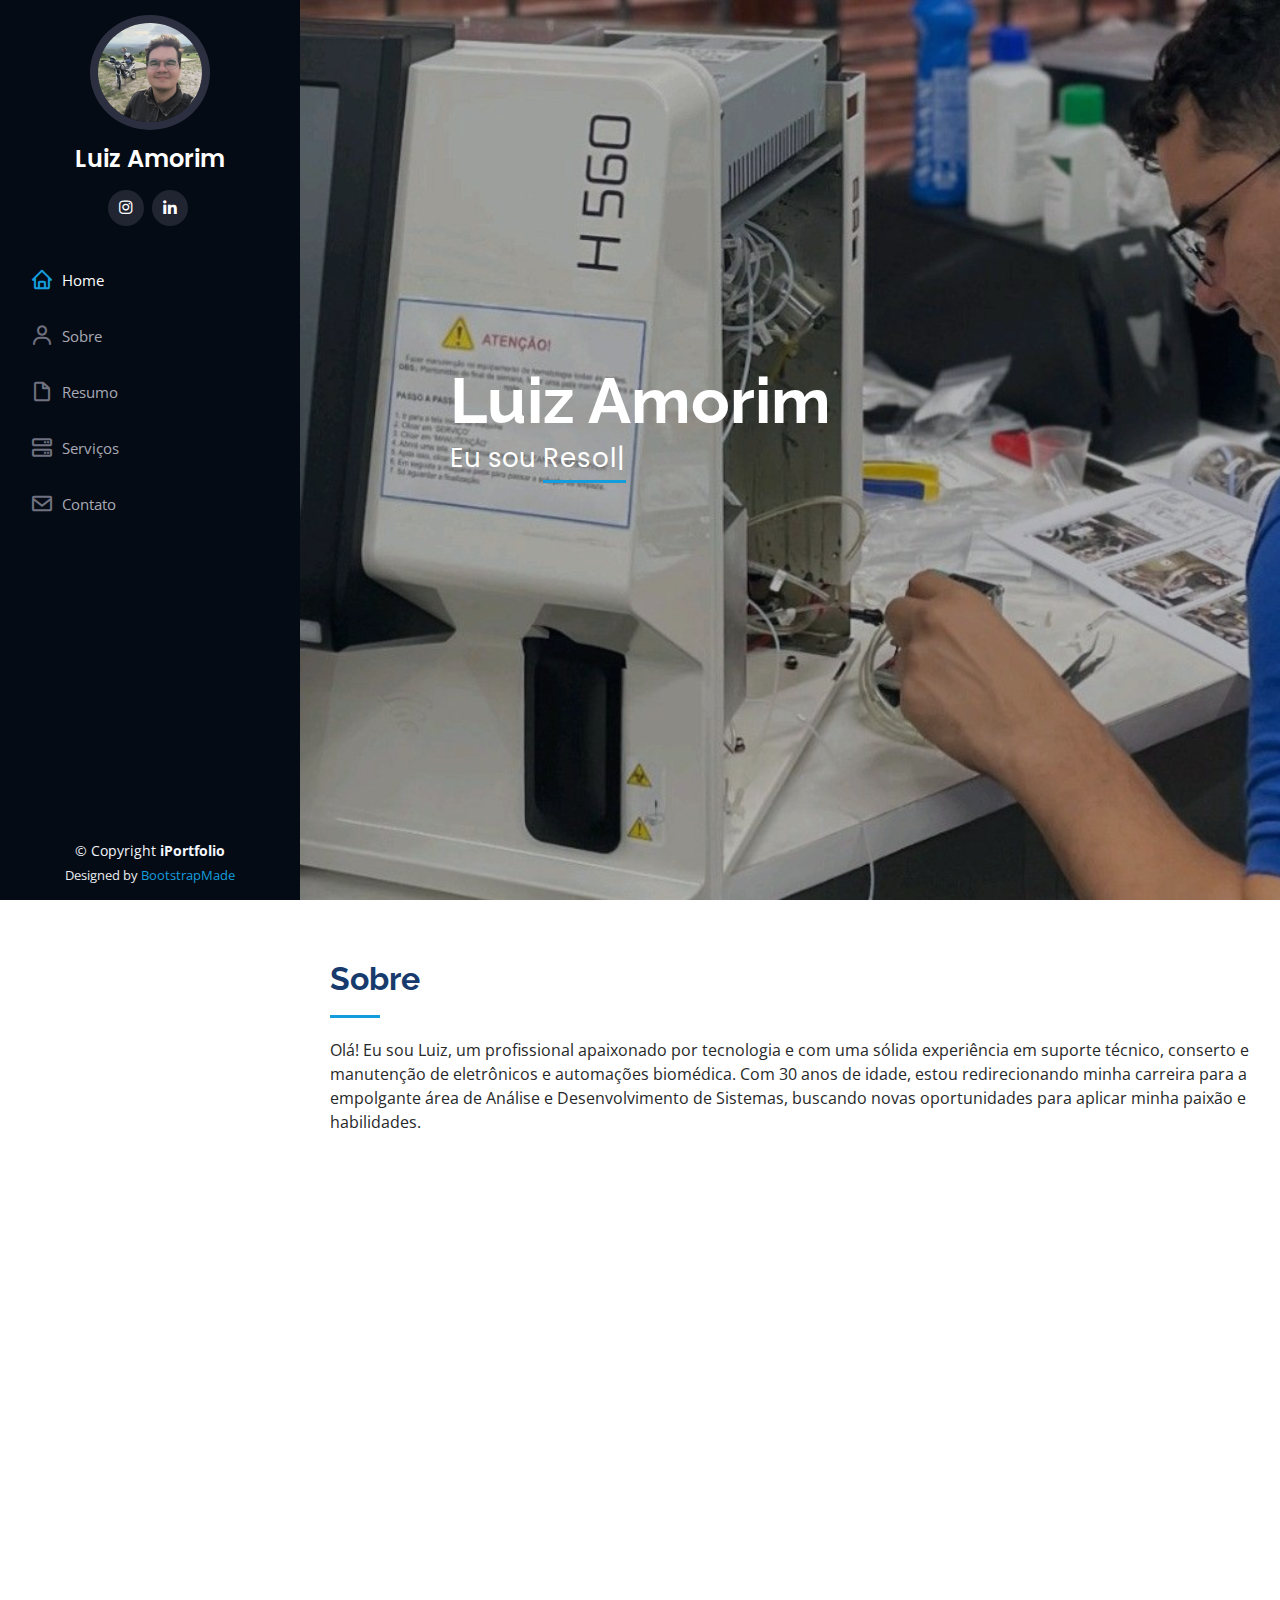
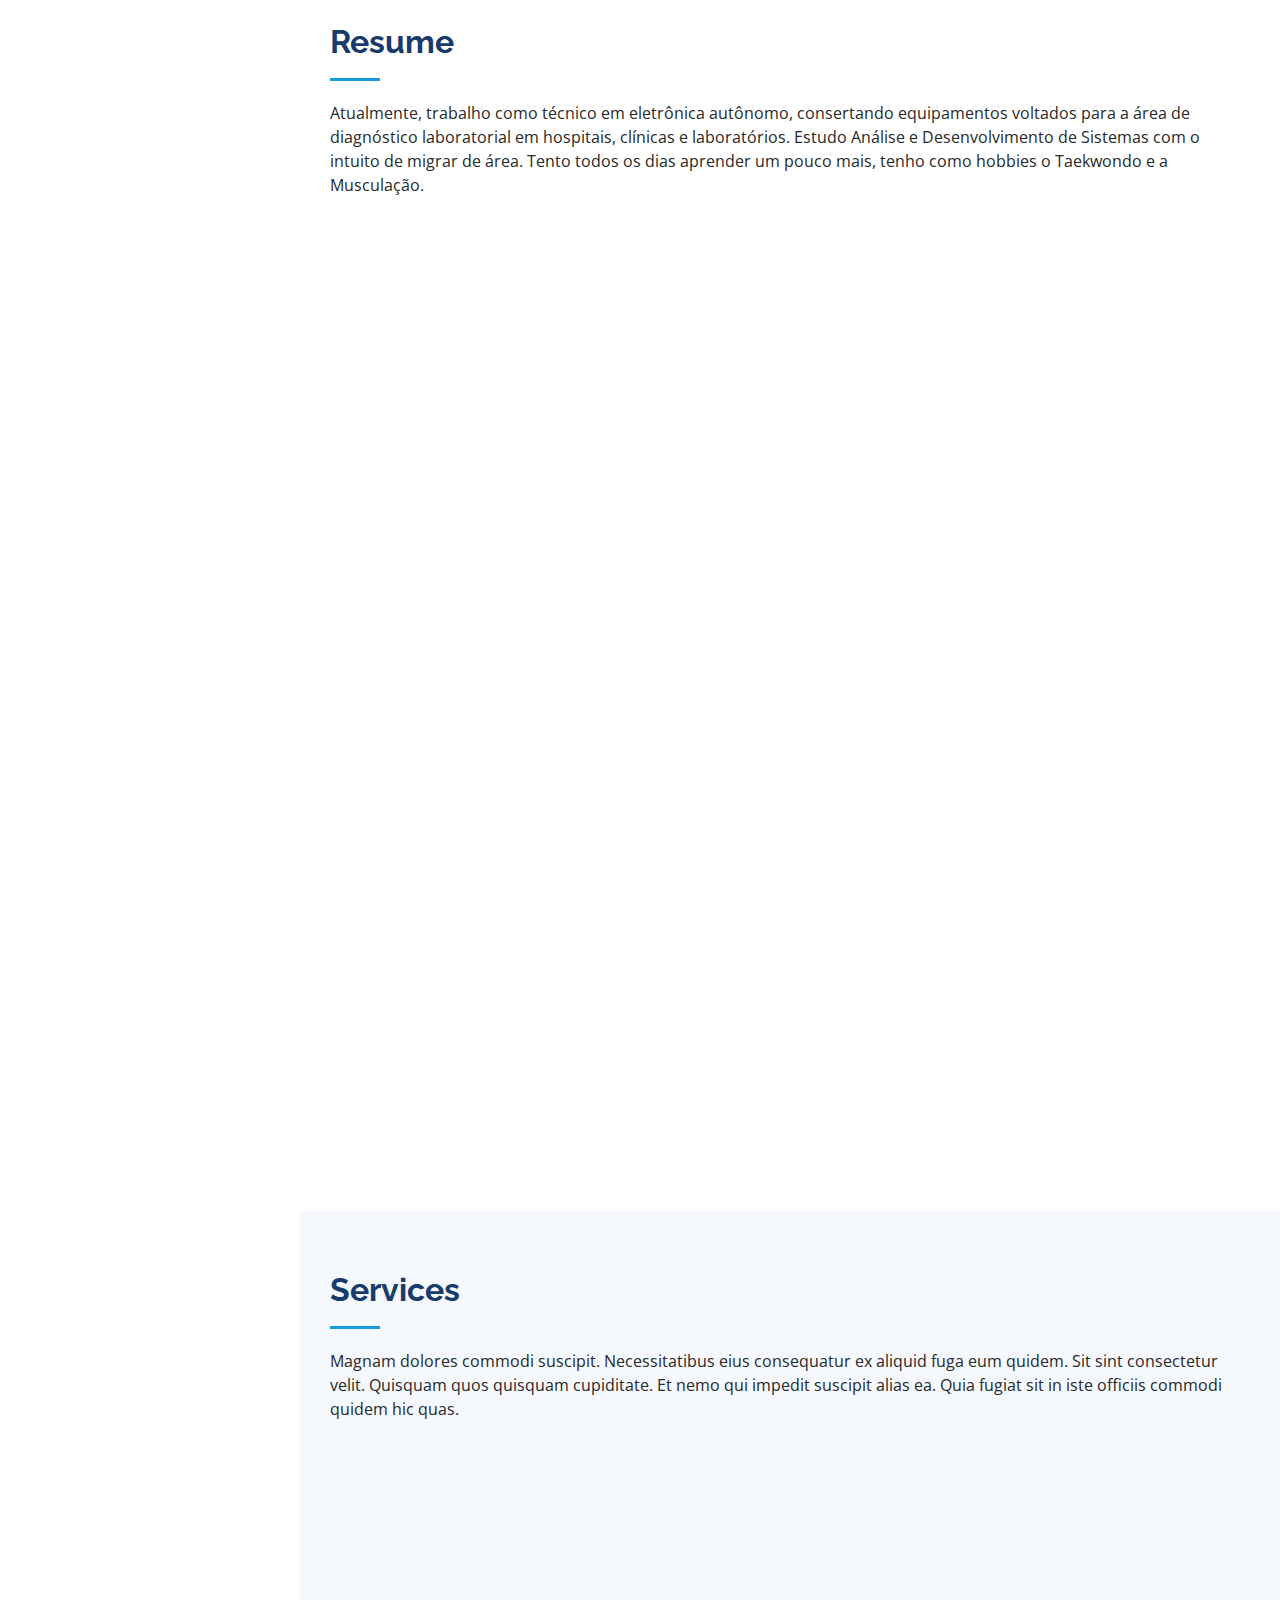
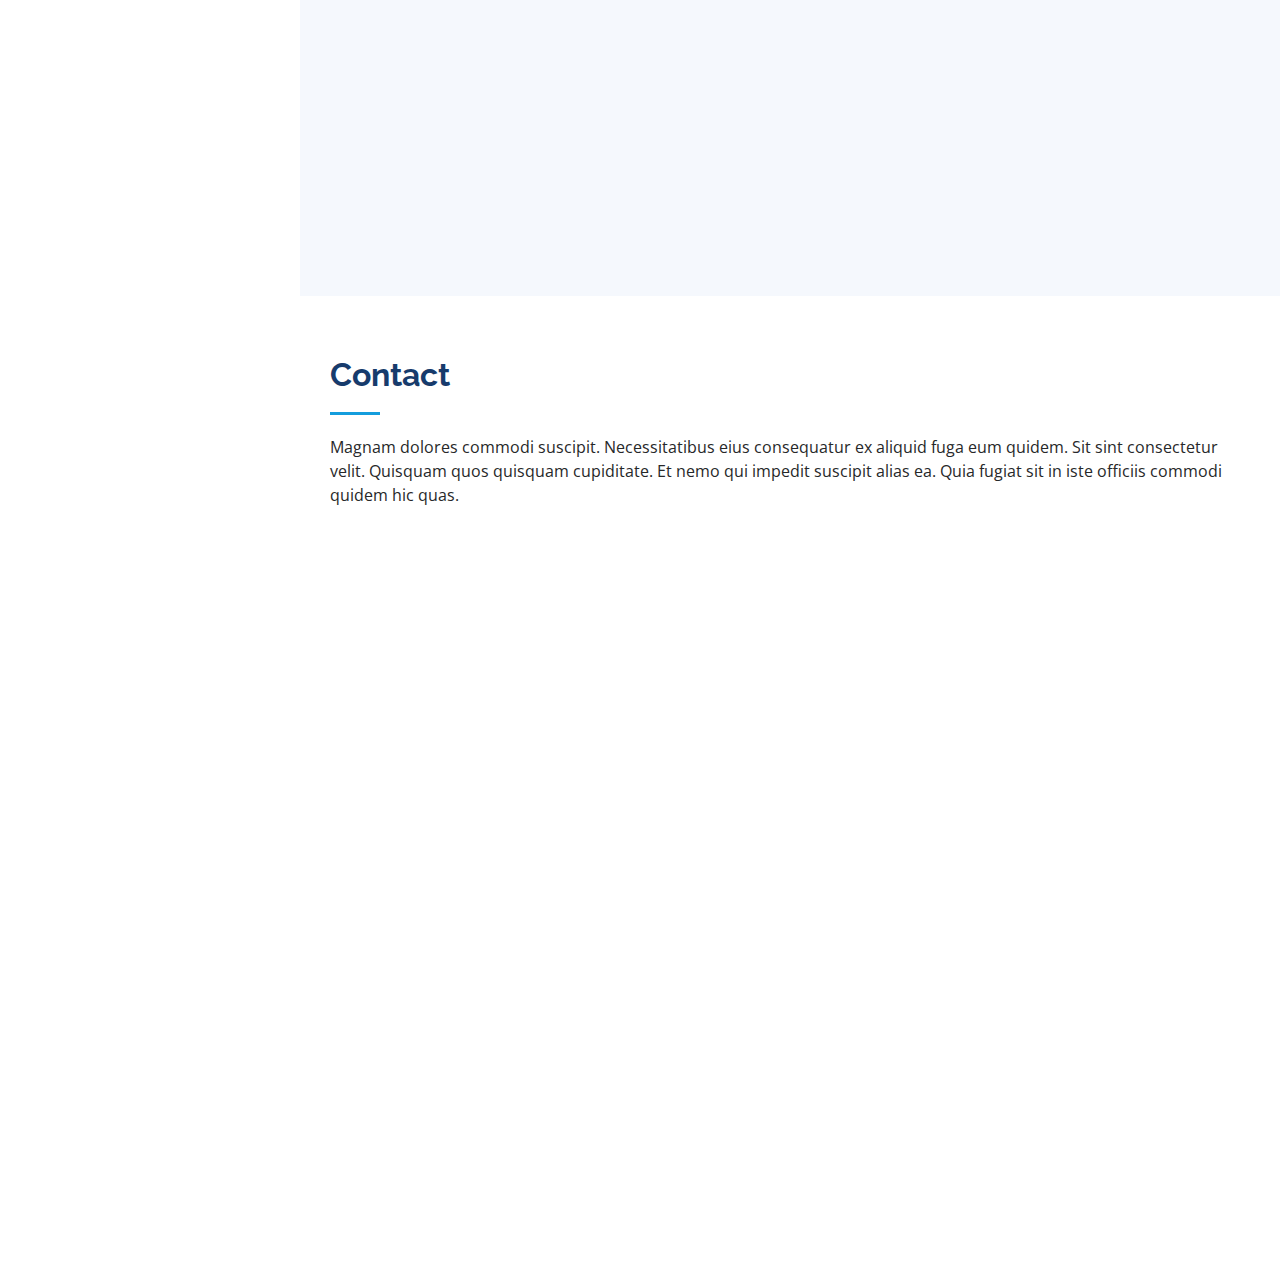
==== index.html @ 99cab261 "first commit" ====
<!DOCTYPE html>
<html lang="en">

<head>
  <meta charset="utf-8">
  <meta content="width=device-width, initial-scale=1.0" name="viewport">

  <title>Portfolio Luiz Amorim</title>
  <meta content="" name="description">
  <meta content="" name="keywords">

  <!-- Favicons -->
  <link href="assets/img/favicon.png" rel="icon">
  <link href="assets/img/apple-touch-icon.png" rel="apple-touch-icon">

  <!-- Google Fonts -->
  <link href="https://fonts.googleapis.com/css?family=Open+Sans:300,300i,400,400i,600,600i,700,700i|Raleway:300,300i,400,400i,500,500i,600,600i,700,700i|Poppins:300,300i,400,400i,500,500i,600,600i,700,700i" rel="stylesheet">

  <!-- Vendor CSS Files -->
  <link href="assets/vendor/aos/aos.css" rel="stylesheet">
  <link href="assets/vendor/bootstrap/css/bootstrap.min.css" rel="stylesheet">
  <link href="assets/vendor/bootstrap-icons/bootstrap-icons.css" rel="stylesheet">
  <link href="assets/vendor/boxicons/css/boxicons.min.css" rel="stylesheet">
  <link href="assets/vendor/glightbox/css/glightbox.min.css" rel="stylesheet">
  <link href="assets/vendor/swiper/swiper-bundle.min.css" rel="stylesheet">

  <!-- Template Main CSS File -->
  <link href="assets/css/style.css" rel="stylesheet">

  <!-- =======================================================
  * Template Name: iPortfolio
  * Updated: Jul 27 2023 with Bootstrap v5.3.1
  * Template URL: https://bootstrapmade.com/iportfolio-bootstrap-portfolio-websites-template/
  * Author: BootstrapMade.com
  * License: https://bootstrapmade.com/license/
  ======================================================== -->
</head>

<body>

  <!-- ======= Mobile nav toggle button ======= -->
  <i class="bi bi-list mobile-nav-toggle d-xl-none"></i>

  <!-- ======= Header ======= -->
  <header id="header">
    <div class="d-flex flex-column">

      <div class="profile">
        <img src="assets/img/profile-img.jpeg" alt="" class="img-fluid rounded-circle">
        <h1 class="text-light"><a href="index.html">Luiz Amorim</a></h1>
        <div class="social-links mt-3 text-center">
          <!--<a href="#" class="facebook"><i class="bx bxl-facebook"></i></a>-->
          <a href="https://www.instagram.com/luiz_ofilho/" class="instagram"><i class="bx bxl-instagram"></i></a>
          <!--<a href="#" class="google-plus"><i class="bx bxl-skype"></i></a>-->
          <a href="https://www.linkedin.com/in/jzlz/" class="linkedin"><i class="bx bxl-linkedin"></i></a>
        </div>
      </div>

      <nav id="navbar" class="nav-menu navbar">
        <ul>
          <li><a href="#hero" class="nav-link scrollto active"><i class="bx bx-home"></i> <span>Home</span></a></li>
          <li><a href="#about" class="nav-link scrollto"><i class="bx bx-user"></i> <span>Sobre</span></a></li>
          <li><a href="#resume" class="nav-link scrollto"><i class="bx bx-file-blank"></i> <span>Resumo</span></a></li>
          <li><a href="#services" class="nav-link scrollto"><i class="bx bx-server"></i> <span>Serviços</span></a></li>
          <li><a href="#contact" class="nav-link scrollto"><i class="bx bx-envelope"></i> <span>Contato</span></a></li>
        </ul>
      </nav><!-- .nav-menu -->
    </div>
  </header><!-- End Header -->

  <!-- ======= Hero Section ======= -->
  <section id="hero" class="d-flex flex-column justify-content-center align-items-center">
    <div class="hero-container" data-aos="fade-in">
      <h1>Luiz Amorim</h1>
      <p>Eu sou <span class="typed" data-typed-items="Resolutivo, Inteligente, Inovador"></span></p>
    </div>
  </section><!-- End Hero -->

  <main id="main">

    <!-- ======= About Section ======= -->
    <section id="about" class="about">
      <div class="container">

        <div class="section-title">
          <h2>Sobre</h2>
          <p>Olá! Eu sou Luiz, um profissional apaixonado por tecnologia e com uma sólida experiência em suporte técnico, conserto e manutenção de eletrônicos e automações biomédica. Com 30 anos de idade, estou redirecionando minha carreira para a empolgante área de Análise e Desenvolvimento de Sistemas, buscando novas oportunidades para aplicar minha paixão e habilidades.</p>
        </div>

        <div class="row">
          <div class="col-lg-4" data-aos="fade-right">
            <img src="assets/img/profile-img.jpeg" class="img-fluid" alt="">
          </div>
          <div class="col-lg-8 pt-4 pt-lg-0 content" data-aos="fade-left">
            <h3>Desenvolvedor FrontEnd | Técnico em eletrônica.</h3>
            <p class="fst-italic">
              Atualmente, trabalho como técnico em eletrônica consertando equipamentos voltados para a área de diagnóstico laboratorial em hospitais, clínicas e laboratórios. Estudo Análise e Desenvolvimento de Sistemas com o intuito de migrar de área. Tento todos os dias aprender um pouco mais, tenho como hobbies o Taekwondo e a Musculação.
            </p>
            <div class="row">
              <div class="col-lg-6">
                <ul>
                  <li><i class="bi bi-chevron-right"></i> <strong>Aniversário:</strong> <span>9 apr 1993</span></li>
                  <li><i class="bi bi-chevron-right"></i> <strong>Cel.:</strong> <span>+55 (81) 99745-2372</span></li>
                  <li><i class="bi bi-chevron-right"></i> <strong>Cidade:</strong> <span>Jaboatão dos Guararapes-PE, Brasil</span></li>
                </ul>
              </div>
              <div class="col-lg-6">
                <ul>
                  <li><i class="bi bi-chevron-right"></i> <strong>Idade:</strong> <span>30</span></li>
                  <li><i class="bi bi-chevron-right"></i> <strong>Email:</strong> <span>amorim335@gmail.com</span></li>
                </ul>
              </div>
            </div>
          
          </div>
        </div>

      </div>
    </section><!-- End About Section -->

    <!-- ======= Resume Section ======= -->
    <section id="resume" class="resume">
      <div class="container">

        <div class="section-title">
          <h2>Resume</h2>
          <p>Atualmente, trabalho como técnico em eletrônica autônomo, consertando equipamentos voltados para a área de diagnóstico laboratorial em hospitais, clínicas e laboratórios. Estudo Análise e Desenvolvimento de Sistemas com o intuito de migrar de área. Tento todos os dias aprender um pouco mais, tenho como hobbies o Taekwondo e a Musculação.</p>
        </div>

        <div class="row">
          <div class="col-lg-6" data-aos="fade-up">
            <h3 class="resume-title">Sumary</h3>
            <div class="resume-item pb-0">
              <h4>Luiz Amorim</h4>
              <p><em>escrever</em></p>
              <ul>
                <li>Rua dos sonhos 282, Jaboatão dos guararapes-PE</li>
                <li>(81)99745-2372</li>
                <li>amorim335@gmail.com</li>
              </ul>
            </div>

            <h3 class="resume-title">Educação</h3>
            <div class="resume-item">
              <h4>Analise e Desenvolvimento de Sistemas</h4>
              <h5>2023 - 2025(previsão de término)</h5>
              <p><em>Descomplica + UniAmerica centro universitário</em></p>
              <p></p>
            </div>
            <div class="resume-item">
              <h4>Técnico em Eletrotécnica</h4>
              <h5>2009 - 2010</h5>
              <p><em>SENAI</em></p>
              <p>Durante o curso adquiri conhecimento teórico e prático, e desenvolvi habilidades que me permite atuar nas aréas de eletrônica e eletrotécnica. </p>
            </div>
          </div>
          <div class="col-lg-6" data-aos="fade-up" data-aos-delay="100">
            <h3 class="resume-title">Experiências Proficionais</h3>
            <div class="resume-item">
              <h4>INNOVA DIAGNÓSTICA</h4>
              <p>Técnico em eletrônica</p>
              <h5>2021 - 2023</h5>
              <p><em>Recife-PE, Brasil</em></p>
              <ul>
                <li>Durante o tempo em que estive na Innova, atuei como Suporte Técnico presencial e remoto.</li>
                <li>Realizando manutenções preventivas e corretivas em analisadores bioquímico
                  (LABTEST, ERBA e SNIBE), e em analisadores hematologico (LABTEST,
                  ERBA e Nihon) tendo sido treinado e qualificado pelos fabricantes para
                  prestar esse suporte para os clientes da região.
                  </li>
                <li>Alem desses, tambem realizava manutenções em equipamentos de uranálise das marcas Abbott e ERBA e em alisadores de ions (MEDMAX e ERBA).</li>
              </ul>
            </div>
            <div class="resume-item">
              <h4>Graphic design specialist</h4>
              <h5>2017 - 2018</h5>
              <p><em>Stepping Stone Advertising, New York, NY</em></p>
              <ul>
                <li>Developed numerous marketing programs (logos, brochures,infographics, presentations, and advertisements).</li>
                <li>Managed up to 5 projects or tasks at a given time while under pressure</li>
                <li>Recommended and consulted with clients on the most appropriate graphic design</li>
                <li>Created 4+ design presentations and proposals a month for clients and account managers</li>
              </ul>
            </div>
          </div>
        </div>

      </div>
    </section><!-- End Resume Section -->

    <!-- ======= Services Section ======= -->
    <section id="services" class="services section-bg"">
      <div class="container">

        <div class="section-title">
          <h2>Services</h2>
          <p>Magnam dolores commodi suscipit. Necessitatibus eius consequatur ex aliquid fuga eum quidem. Sit sint consectetur velit. Quisquam quos quisquam cupiditate. Et nemo qui impedit suscipit alias ea. Quia fugiat sit in iste officiis commodi quidem hic quas.</p>
        </div>

        <div class="row">
          <div class="col-lg-4 col-md-6 icon-box" data-aos="fade-up">
            <div class="icon"><i class="bi bi-briefcase"></i></div>
            <h4 class="title"><a href="">Lorem Ipsum</a></h4>
            <p class="description">Voluptatum deleniti atque corrupti quos dolores et quas molestias excepturi sint occaecati cupiditate non provident</p>
          </div>
          <div class="col-lg-4 col-md-6 icon-box" data-aos="fade-up" data-aos-delay="100">
            <div class="icon"><i class="bi bi-card-checklist"></i></div>
            <h4 class="title"><a href="">Dolor Sitema</a></h4>
            <p class="description">Minim veniam, quis nostrud exercitation ullamco laboris nisi ut aliquip ex ea commodo consequat tarad limino ata</p>
          </div>
          <div class="col-lg-4 col-md-6 icon-box" data-aos="fade-up" data-aos-delay="200">
            <div class="icon"><i class="bi bi-bar-chart"></i></div>
            <h4 class="title"><a href="">Sed ut perspiciatis</a></h4>
            <p class="description">Duis aute irure dolor in reprehenderit in voluptate velit esse cillum dolore eu fugiat nulla pariatur</p>
          </div>
          <div class="col-lg-4 col-md-6 icon-box" data-aos="fade-up" data-aos-delay="300">
            <div class="icon"><i class="bi bi-binoculars"></i></div>
            <h4 class="title"><a href="">Magni Dolores</a></h4>
            <p class="description">Excepteur sint occaecat cupidatat non proident, sunt in culpa qui officia deserunt mollit anim id est laborum</p>
          </div>
          <div class="col-lg-4 col-md-6 icon-box" data-aos="fade-up" data-aos-delay="400">
            <div class="icon"><i class="bi bi-brightness-high"></i></div>
            <h4 class="title"><a href="">Nemo Enim</a></h4>
            <p class="description">At vero eos et accusamus et iusto odio dignissimos ducimus qui blanditiis praesentium voluptatum deleniti atque</p>
          </div>
          <div class="col-lg-4 col-md-6 icon-box" data-aos="fade-up" data-aos-delay="500">
            <div class="icon"><i class="bi bi-calendar4-week"></i></div>
            <h4 class="title"><a href="">Eiusmod Tempor</a></h4>
            <p class="description">Et harum quidem rerum facilis est et expedita distinctio. Nam libero tempore, cum soluta nobis est eligendi</p>
          </div>
        </div>

      </div>
    </section><!-- End Services Section -->

    <!-- ======= Contact Section ======= -->
    <section id="contact" class="contact">
      <div class="container">

        <div class="section-title">
          <h2>Contact</h2>
          <p>Magnam dolores commodi suscipit. Necessitatibus eius consequatur ex aliquid fuga eum quidem. Sit sint consectetur velit. Quisquam quos quisquam cupiditate. Et nemo qui impedit suscipit alias ea. Quia fugiat sit in iste officiis commodi quidem hic quas.</p>
        </div>

        <div class="row" data-aos="fade-in">

          <div class="col-lg-12 d-flex align-items-stretch">
            <div class="info">
              <div class="address">
                <i class="bi bi-geo-alt"></i>
                <h4>Location:</h4>
                <p>Rua dos Sonhos 282, Jab. dos guararapes-PE</p>
              </div>

              <div class="email">
                <i class="bi bi-envelope"></i>
                <h4>Email:</h4>
                <p>amorim335@gmail.com</p>
              </div>

              <div class="phone">
                <i class="bi bi-phone"></i>
                <h4>Call:</h4>
                <p>+55 (81) 997452372</p>
              </div>

              <iframe src="https://www.google.com/maps/embed?pb=!1m18!1m12!1m3!1d3949.4843858549375!2d-34.941470324991116!3d-8.1538535918766!2m3!1f0!2f0!3f0!3m2!1i1024!2i768!4f13.1!3m3!1m2!1s0x7aae1efe890ddc7%3A0xf65c11f155c6d083!2sR.%20dos%20Sonhos%2C%20282%20-%20Jardim%20Jord%C3%A3o%2C%20Jaboat%C3%A3o%20dos%20Guararapes%20-%20PE%2C%2054315-085!5e0!3m2!1spt-BR!2sbr!4v1694394300035!5m2!1spt-BR!2sbr" frameborder="0" style="border:0; width: 100%; height: 290px;" allowfullscreen></iframe>
            </div>

          </div>
        </div>

      </div>
    </section><!-- End Contact Section -->

  </main><!-- End #main -->

  <!-- ======= Footer ======= -->
  <footer id="footer">
    <div class="container">
      <div class="copyright">
        &copy; Copyright <strong><span>iPortfolio</span></strong>
      </div>
      <div class="credits">
        <!-- All the links in the footer should remain intact. -->
        <!-- You can delete the links only if you purchased the pro version. -->
        <!-- Licensing information: https://bootstrapmade.com/license/ -->
        <!-- Purchase the pro version with working PHP/AJAX contact form: https://bootstrapmade.com/iportfolio-bootstrap-portfolio-websites-template/ -->
        Designed by <a href="https://bootstrapmade.com/">BootstrapMade</a>
      </div>
    </div>
  </footer><!-- End  Footer -->

  <a href="#" class="back-to-top d-flex align-items-center justify-content-center"><i class="bi bi-arrow-up-short"></i></a>

  <!-- Vendor JS Files -->
  <script src="assets/vendor/purecounter/purecounter_vanilla.js"></script>
  <script src="assets/vendor/aos/aos.js"></script>
  <script src="assets/vendor/bootstrap/js/bootstrap.bundle.min.js"></script>
  <script src="assets/vendor/glightbox/js/glightbox.min.js"></script>
  <script src="assets/vendor/isotope-layout/isotope.pkgd.min.js"></script>
  <script src="assets/vendor/swiper/swiper-bundle.min.js"></script>
  <script src="assets/vendor/typed.js/typed.umd.js"></script>
  <script src="assets/vendor/waypoints/noframework.waypoints.js"></script>
  <script src="assets/vendor/php-email-form/validate.js"></script>

  <!-- Template Main JS File -->
  <script src="assets/js/main.js"></script>

</body>

</html>
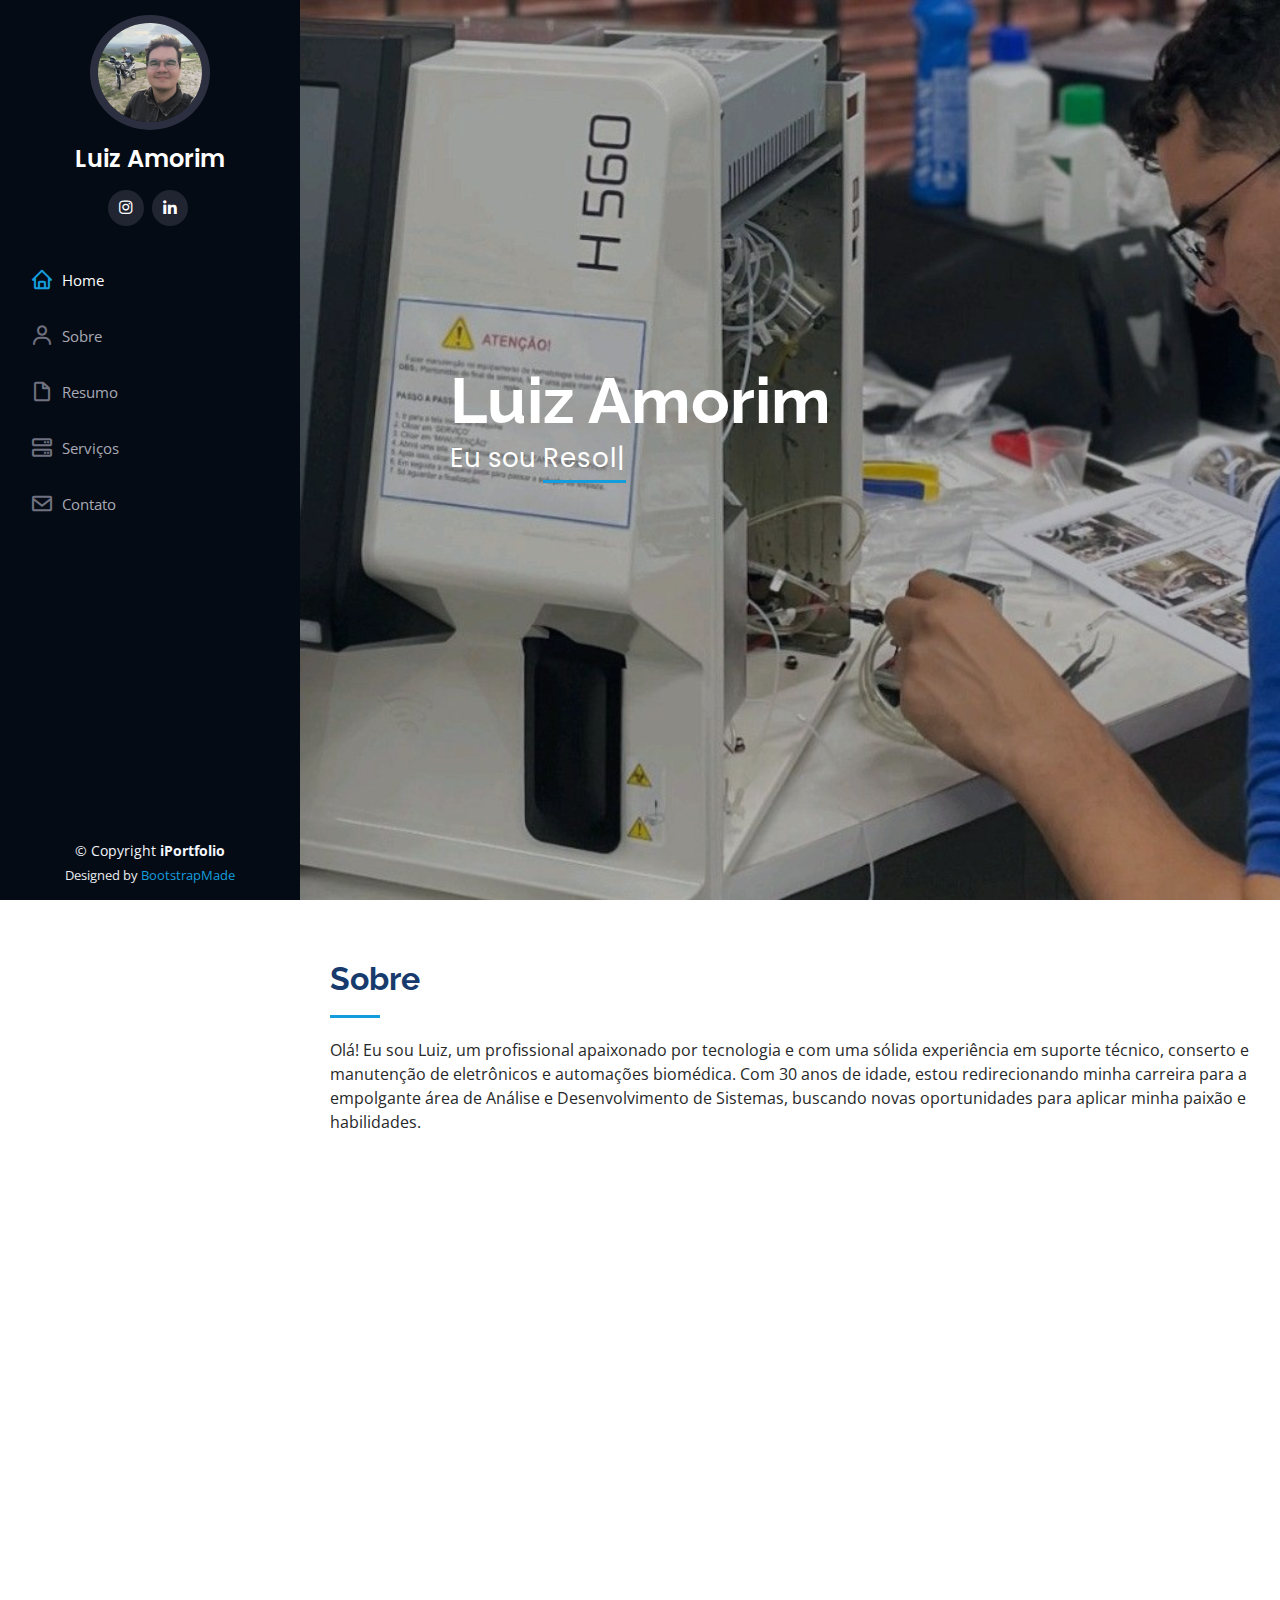
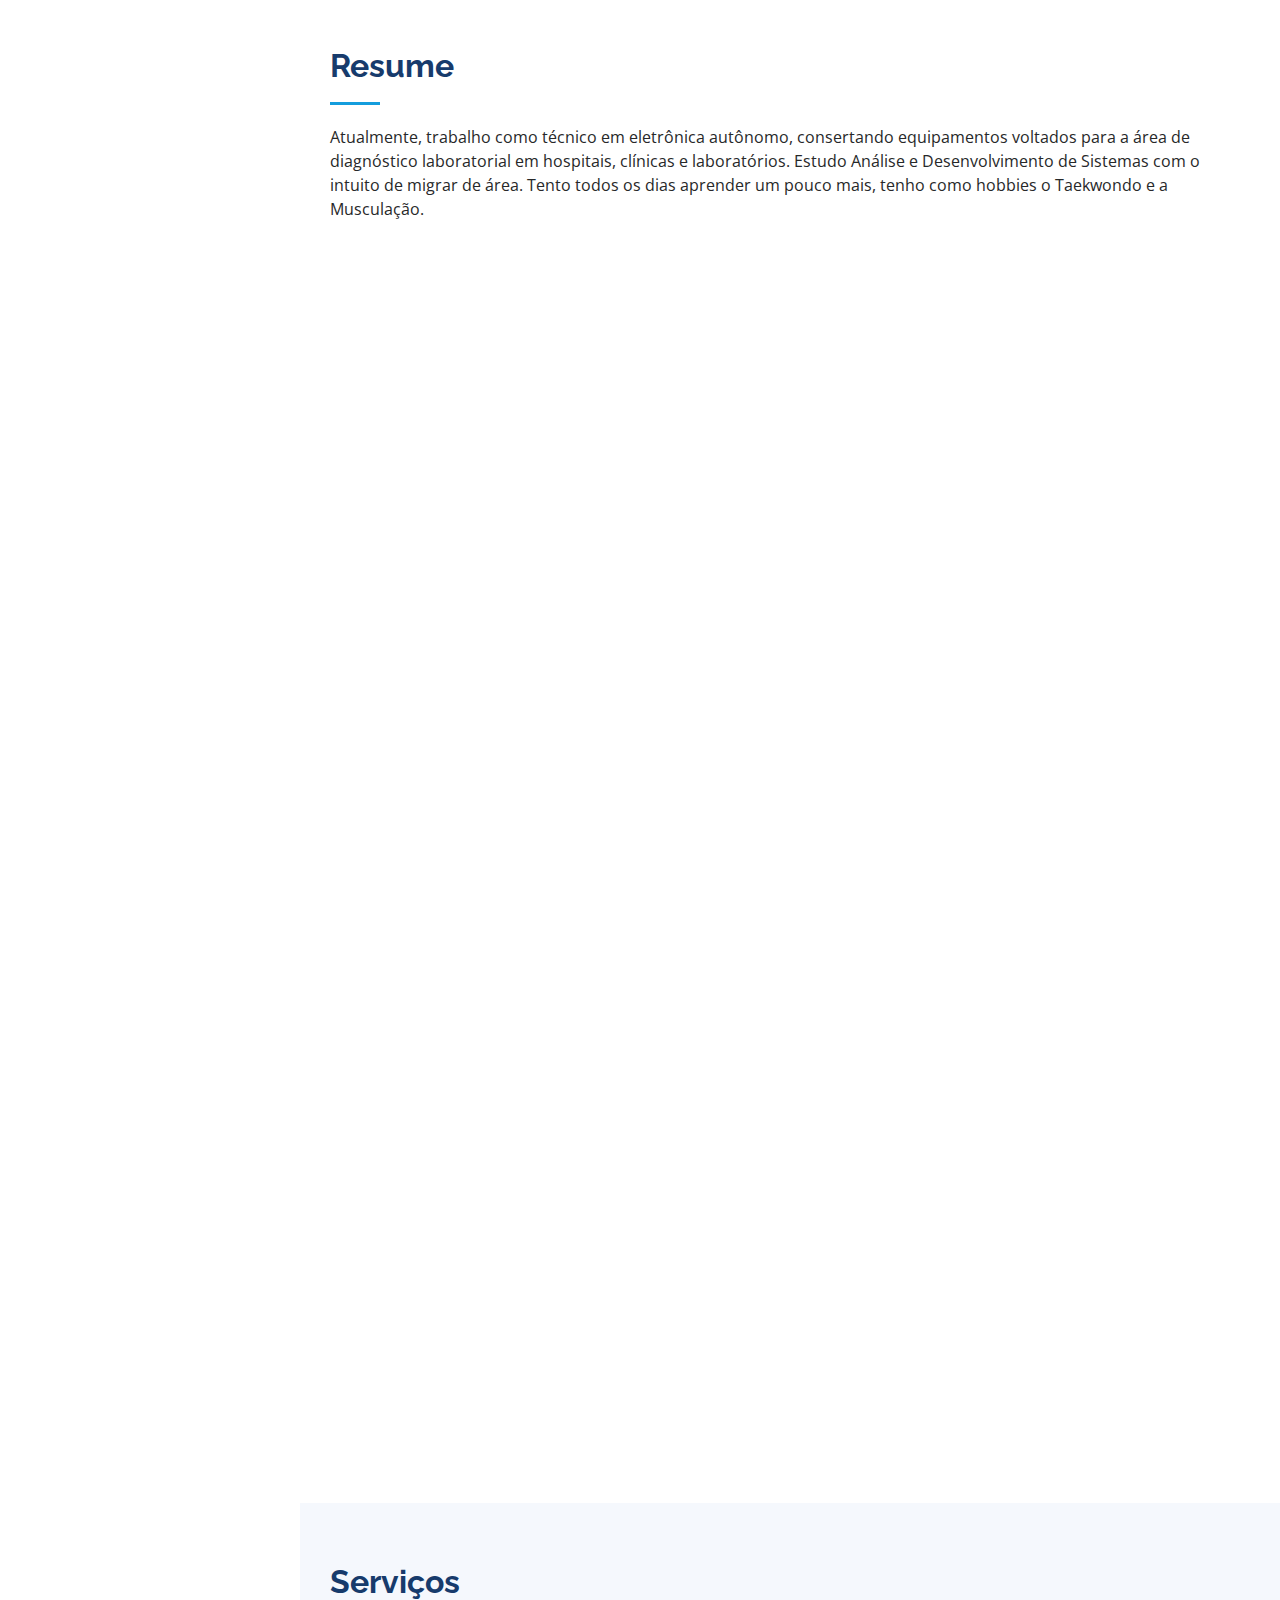
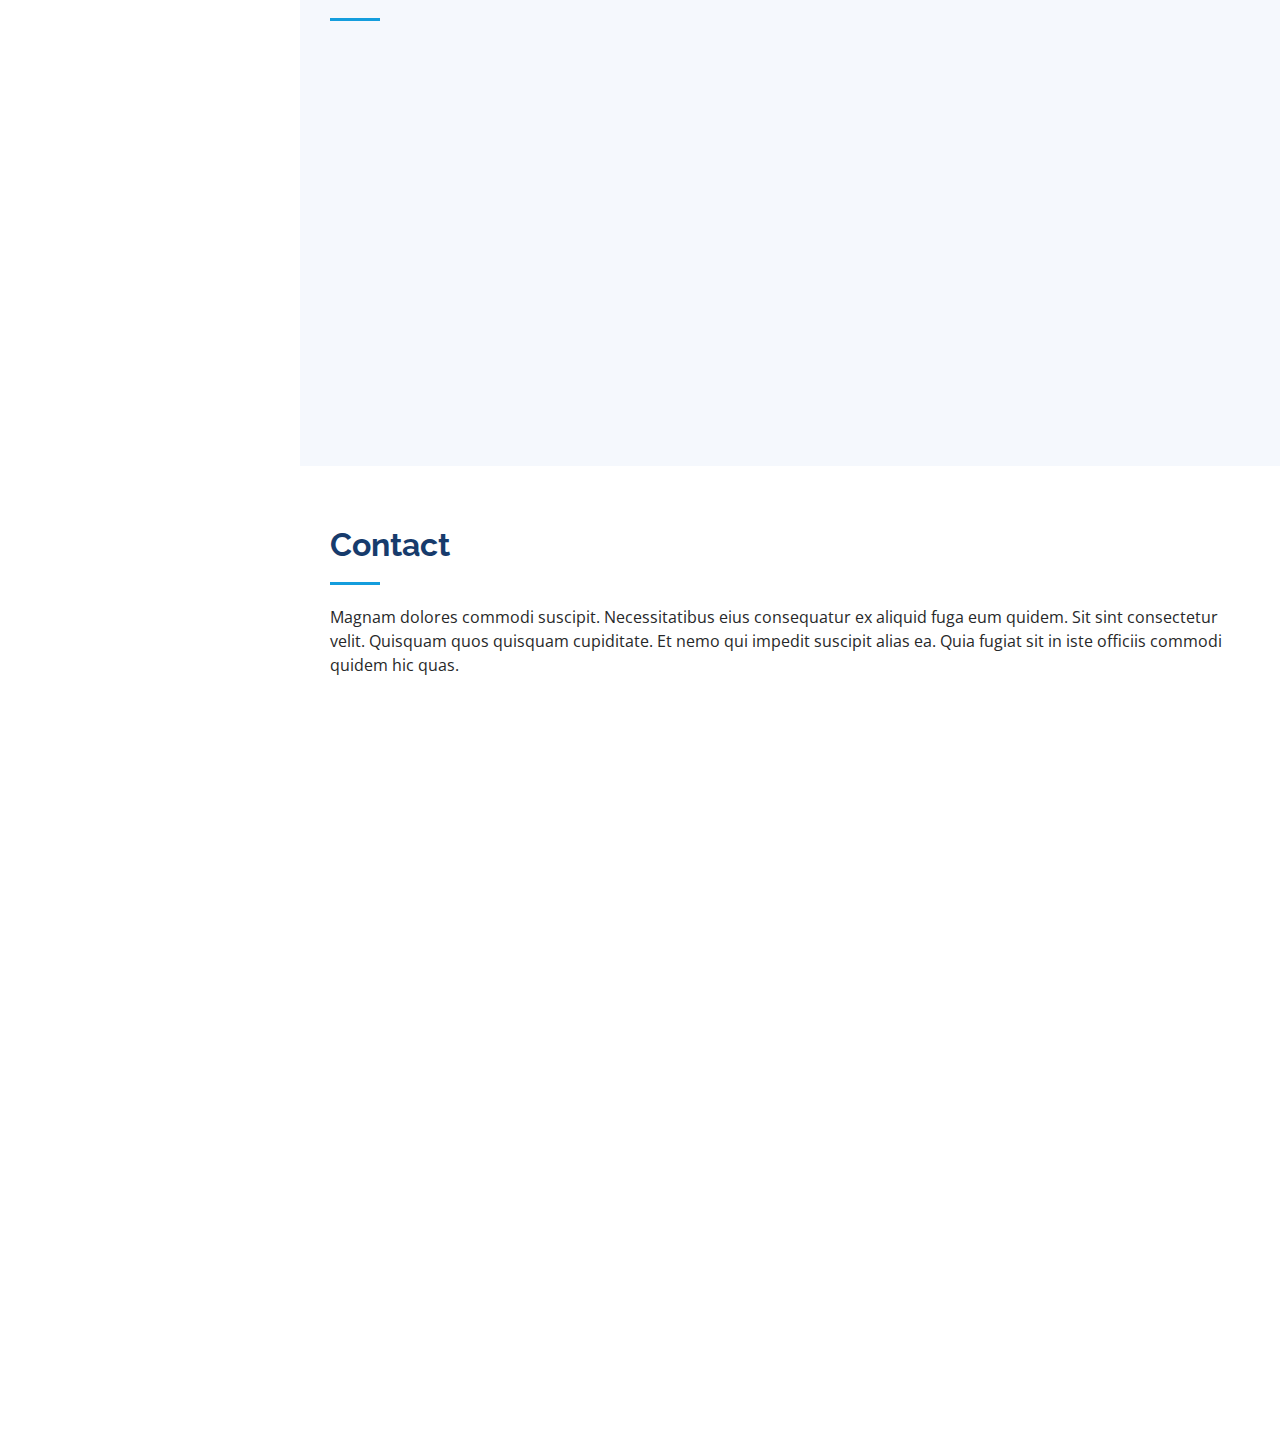
==== commit 4a9fab48: "second commit" ====
--- a/index.html
+++ b/index.html
@@ -94,7 +94,7 @@
           <div class="col-lg-8 pt-4 pt-lg-0 content" data-aos="fade-left">
             <h3>Desenvolvedor FrontEnd | Técnico em eletrônica.</h3>
             <p class="fst-italic">
-              Atualmente, trabalho como técnico em eletrônica consertando equipamentos voltados para a área de diagnóstico laboratorial em hospitais, clínicas e laboratórios. Estudo Análise e Desenvolvimento de Sistemas com o intuito de migrar de área. Tento todos os dias aprender um pouco mais, tenho como hobbies o Taekwondo e a Musculação.
+              Atualmente, trabalho como técnico em eletrônica consertando equipamentos voltados para a área de diagnóstico laboratorial em hospitais, clínicas e laboratórios. Estudo Análise e Desenvolvimento de Sistemas com o intuito de migrar de área. Tento todos os dias aprender um pouco mais. Tenho como hobbies o motociclismo, o Taekwondo e a Musculação.
             </p>
             <div class="row">
               <div class="col-lg-6">
@@ -106,7 +106,7 @@
               </div>
               <div class="col-lg-6">
                 <ul>
-                  <li><i class="bi bi-chevron-right"></i> <strong>Idade:</strong> <span>30</span></li>
+                  <li><i class="bi bi-chevron-right"></i> <strong>Idade:</strong> <span id="idade"></span><span> anos.</span></li>
                   <li><i class="bi bi-chevron-right"></i> <strong>Email:</strong> <span>amorim335@gmail.com</span></li>
                 </ul>
               </div>
@@ -131,8 +131,7 @@
           <div class="col-lg-6" data-aos="fade-up">
             <h3 class="resume-title">Sumary</h3>
             <div class="resume-item pb-0">
-              <h4>Luiz Amorim</h4>
-              <p><em>escrever</em></p>
+              <h4>José Luiz Oliveira Amorim Filho</h4><br>              
               <ul>
                 <li>Rua dos sonhos 282, Jaboatão dos guararapes-PE</li>
                 <li>(81)99745-2372</li>
@@ -143,7 +142,7 @@
             <h3 class="resume-title">Educação</h3>
             <div class="resume-item">
               <h4>Analise e Desenvolvimento de Sistemas</h4>
-              <h5>2023 - 2025(previsão de término)</h5>
+              <h5>2023 - 2026 (previsão de término)</h5>
               <p><em>Descomplica + UniAmerica centro universitário</em></p>
               <p></p>
             </div>
@@ -155,7 +154,7 @@
             </div>
           </div>
           <div class="col-lg-6" data-aos="fade-up" data-aos-delay="100">
-            <h3 class="resume-title">Experiências Proficionais</h3>
+            <h3 class="resume-title">Experiências Profissionais</h3>
             <div class="resume-item">
               <h4>INNOVA DIAGNÓSTICA</h4>
               <p>Técnico em eletrônica</p>
@@ -172,19 +171,29 @@
               </ul>
             </div>
             <div class="resume-item">
-              <h4>Graphic design specialist</h4>
-              <h5>2017 - 2018</h5>
-              <p><em>Stepping Stone Advertising, New York, NY</em></p>
+              <h4>TQS metrologia</h4>
+              <p>Técnico de calibração</p>
+              <h5>2019 - 2021</h5>
+              <p><em>Jaboatão dos Guararapes, Pernambuco, Brasil</em></p>
               <ul>
-                <li>Developed numerous marketing programs (logos, brochures,infographics, presentations, and advertisements).</li>
-                <li>Managed up to 5 projects or tasks at a given time while under pressure</li>
-                <li>Recommended and consulted with clients on the most appropriate graphic design</li>
-                <li>Created 4+ design presentations and proposals a month for clients and account managers</li>
+                <li>Atuei realizando calibração e conserto de equipamentos utilizados na area da metrologia/qualidade de industrias, laboratorios entre outros. Ajustando
+                  e padronizando a medição realizada por equipamentos como; balanças, espectrofotômetros, condutivimetros, etc.</li>
               </ul>
             </div>
-          </div>
-        </div>
-
+            <div class="resume-item">
+              <h4>Forship Engenharia</h4>
+              <p>Técnico em eletrônica.</p>
+              <h5>2014 - 2015</h5>
+              <p><em>Jaboatão dos Guararapes, Pernambuco, Brasil</em></p>          
+            </div>
+            <div class="resume-item">
+              <h4>Teclabor LTDA</h4>
+              <p>Estagiário técnico em eletrônica.</p>
+              <h5>2013 - 2013</h5>
+              <p><em>Jaboatão dos Guararapes, Pernambuco, Brasil</em></p>          
+            </div>
+          </div>
+        </div>
       </div>
     </section><!-- End Resume Section -->
 
@@ -193,41 +202,31 @@
       <div class="container">
 
         <div class="section-title">
-          <h2>Services</h2>
-          <p>Magnam dolores commodi suscipit. Necessitatibus eius consequatur ex aliquid fuga eum quidem. Sit sint consectetur velit. Quisquam quos quisquam cupiditate. Et nemo qui impedit suscipit alias ea. Quia fugiat sit in iste officiis commodi quidem hic quas.</p>
+          <h2>Serviços</h2>      
         </div>
 
         <div class="row">
           <div class="col-lg-4 col-md-6 icon-box" data-aos="fade-up">
             <div class="icon"><i class="bi bi-briefcase"></i></div>
-            <h4 class="title"><a href="">Lorem Ipsum</a></h4>
-            <p class="description">Voluptatum deleniti atque corrupti quos dolores et quas molestias excepturi sint occaecati cupiditate non provident</p>
-          </div>
-          <div class="col-lg-4 col-md-6 icon-box" data-aos="fade-up" data-aos-delay="100">
-            <div class="icon"><i class="bi bi-card-checklist"></i></div>
-            <h4 class="title"><a href="">Dolor Sitema</a></h4>
-            <p class="description">Minim veniam, quis nostrud exercitation ullamco laboris nisi ut aliquip ex ea commodo consequat tarad limino ata</p>
+            <h4 class="title"><a href="">Assessoria técnica.</a></h4>
+            <p class="description">Auxilio você a buscar o equipamento que possa melhor atendê-los</p>
+          </div>
+          <div class="col-lg-4 col-md-6 icon-box" data-aos="fade-up" data-aos-delay="100">            
+            <div class="icon"><i class="bi bi-wrench-adjustable-circle"></i></div>
+            <h4 class="title"><a href="">Suporte técnico.</a></h4>
+            <p class="description">Conserto, manutenção e suporte remoto.</p>
           </div>
           <div class="col-lg-4 col-md-6 icon-box" data-aos="fade-up" data-aos-delay="200">
-            <div class="icon"><i class="bi bi-bar-chart"></i></div>
-            <h4 class="title"><a href="">Sed ut perspiciatis</a></h4>
-            <p class="description">Duis aute irure dolor in reprehenderit in voluptate velit esse cillum dolore eu fugiat nulla pariatur</p>
+            <div class="icon"><i class="bi bi-currency-dollar"></i></div>
+            <h4 class="title"><a href="">Compra e venda de equipamentos.</a></h4>
+            <p class="description">Se você deseja comprar ou vender um equipamento, fale comigo.</p>
           </div>
           <div class="col-lg-4 col-md-6 icon-box" data-aos="fade-up" data-aos-delay="300">
             <div class="icon"><i class="bi bi-binoculars"></i></div>
             <h4 class="title"><a href="">Magni Dolores</a></h4>
             <p class="description">Excepteur sint occaecat cupidatat non proident, sunt in culpa qui officia deserunt mollit anim id est laborum</p>
           </div>
-          <div class="col-lg-4 col-md-6 icon-box" data-aos="fade-up" data-aos-delay="400">
-            <div class="icon"><i class="bi bi-brightness-high"></i></div>
-            <h4 class="title"><a href="">Nemo Enim</a></h4>
-            <p class="description">At vero eos et accusamus et iusto odio dignissimos ducimus qui blanditiis praesentium voluptatum deleniti atque</p>
-          </div>
-          <div class="col-lg-4 col-md-6 icon-box" data-aos="fade-up" data-aos-delay="500">
-            <div class="icon"><i class="bi bi-calendar4-week"></i></div>
-            <h4 class="title"><a href="">Eiusmod Tempor</a></h4>
-            <p class="description">Et harum quidem rerum facilis est et expedita distinctio. Nam libero tempore, cum soluta nobis est eligendi</p>
-          </div>
+         
         </div>
 
       </div>
@@ -306,6 +305,12 @@
 
   <!-- Template Main JS File -->
   <script src="assets/js/main.js"></script>
+  <script>
+    var data = new Date();
+    var ano = data.getFullYear();
+    var idade = ano - 1993;
+    document.getElementById("idade").innerHTML = idade;
+  </script>
 
 </body>
 
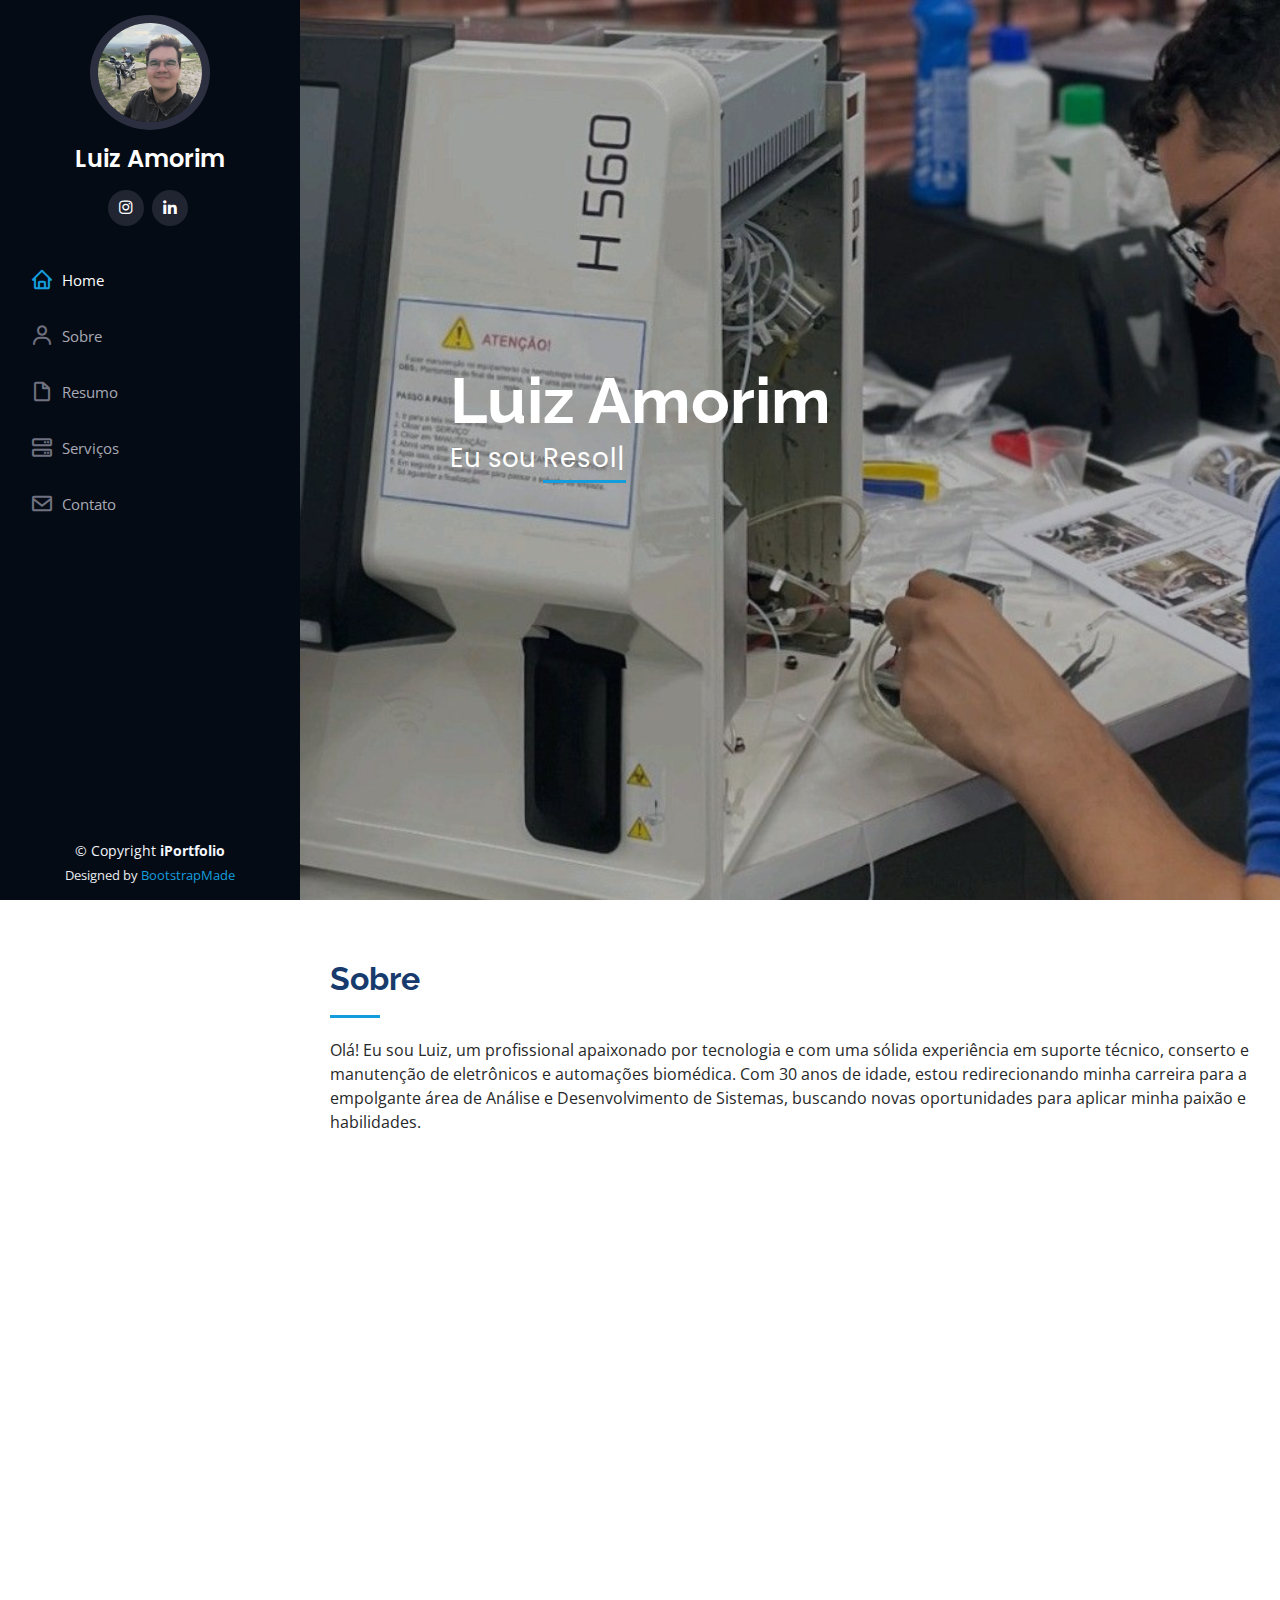
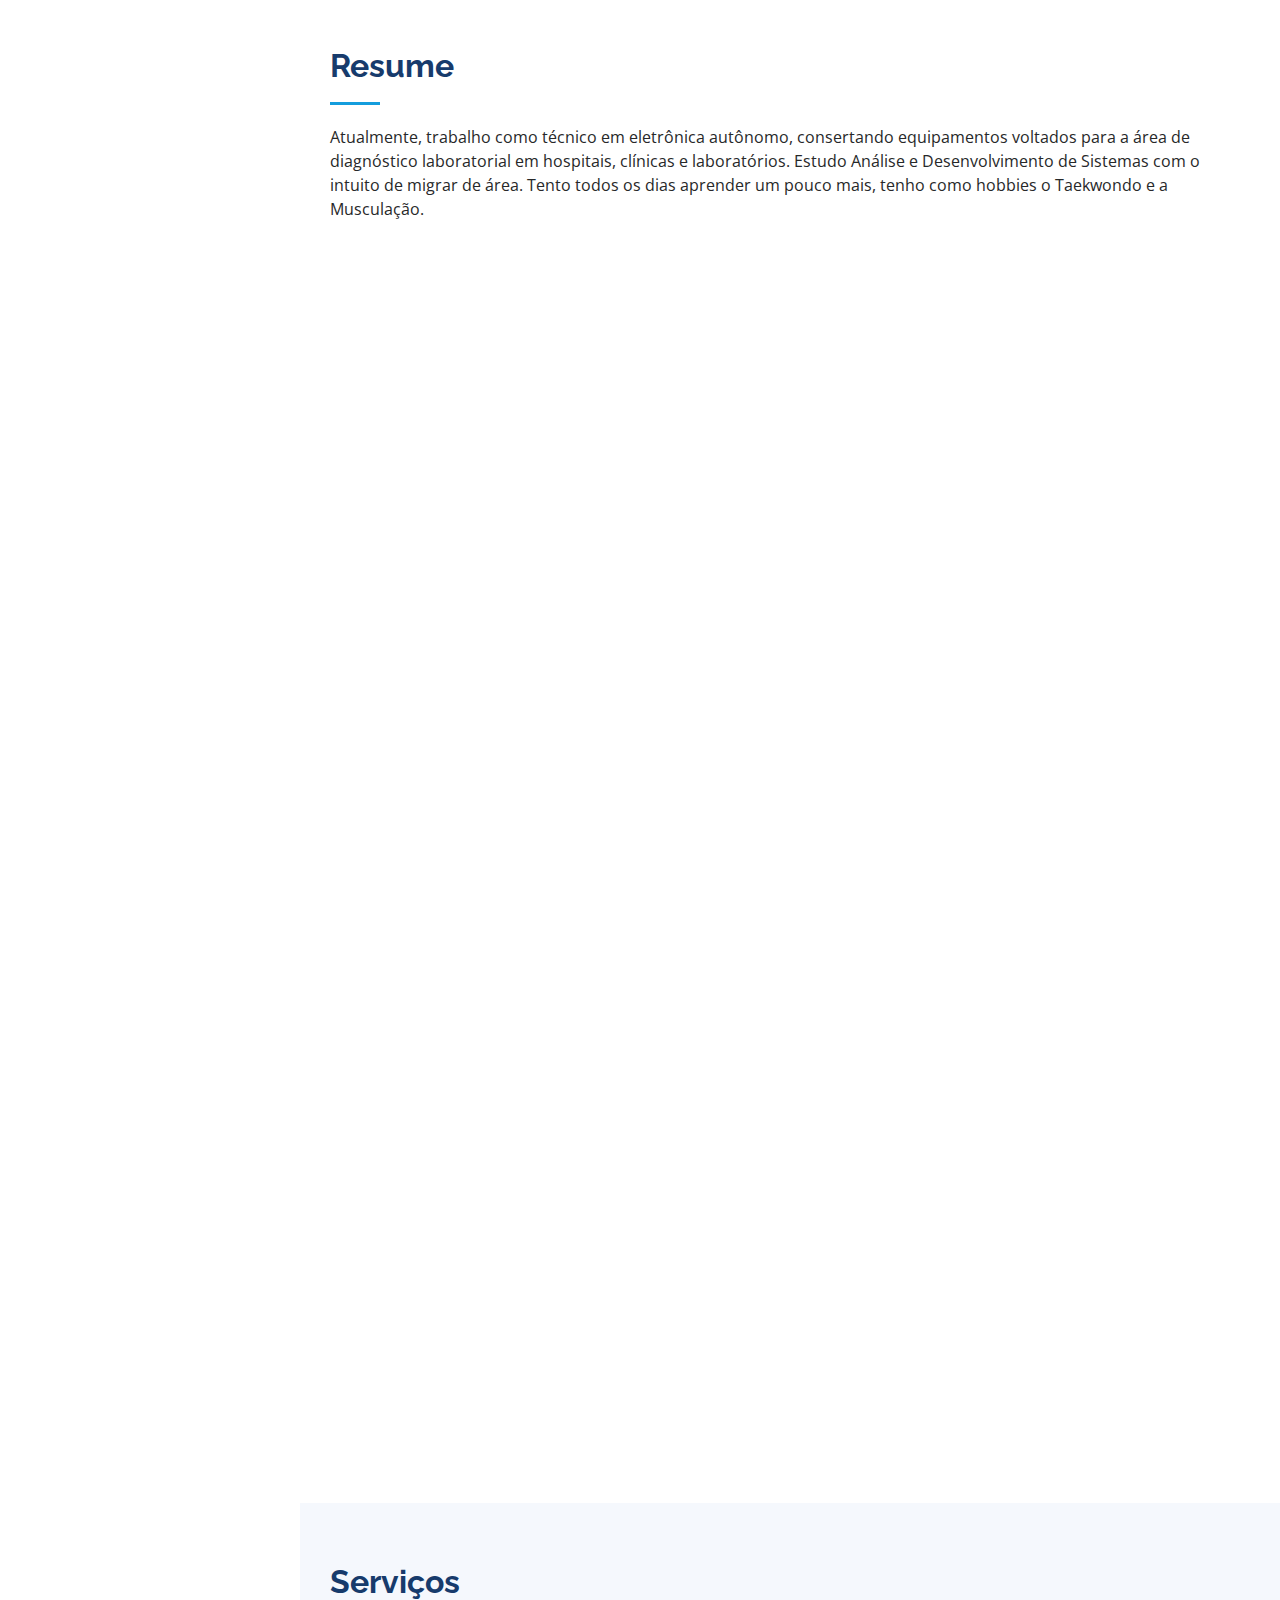
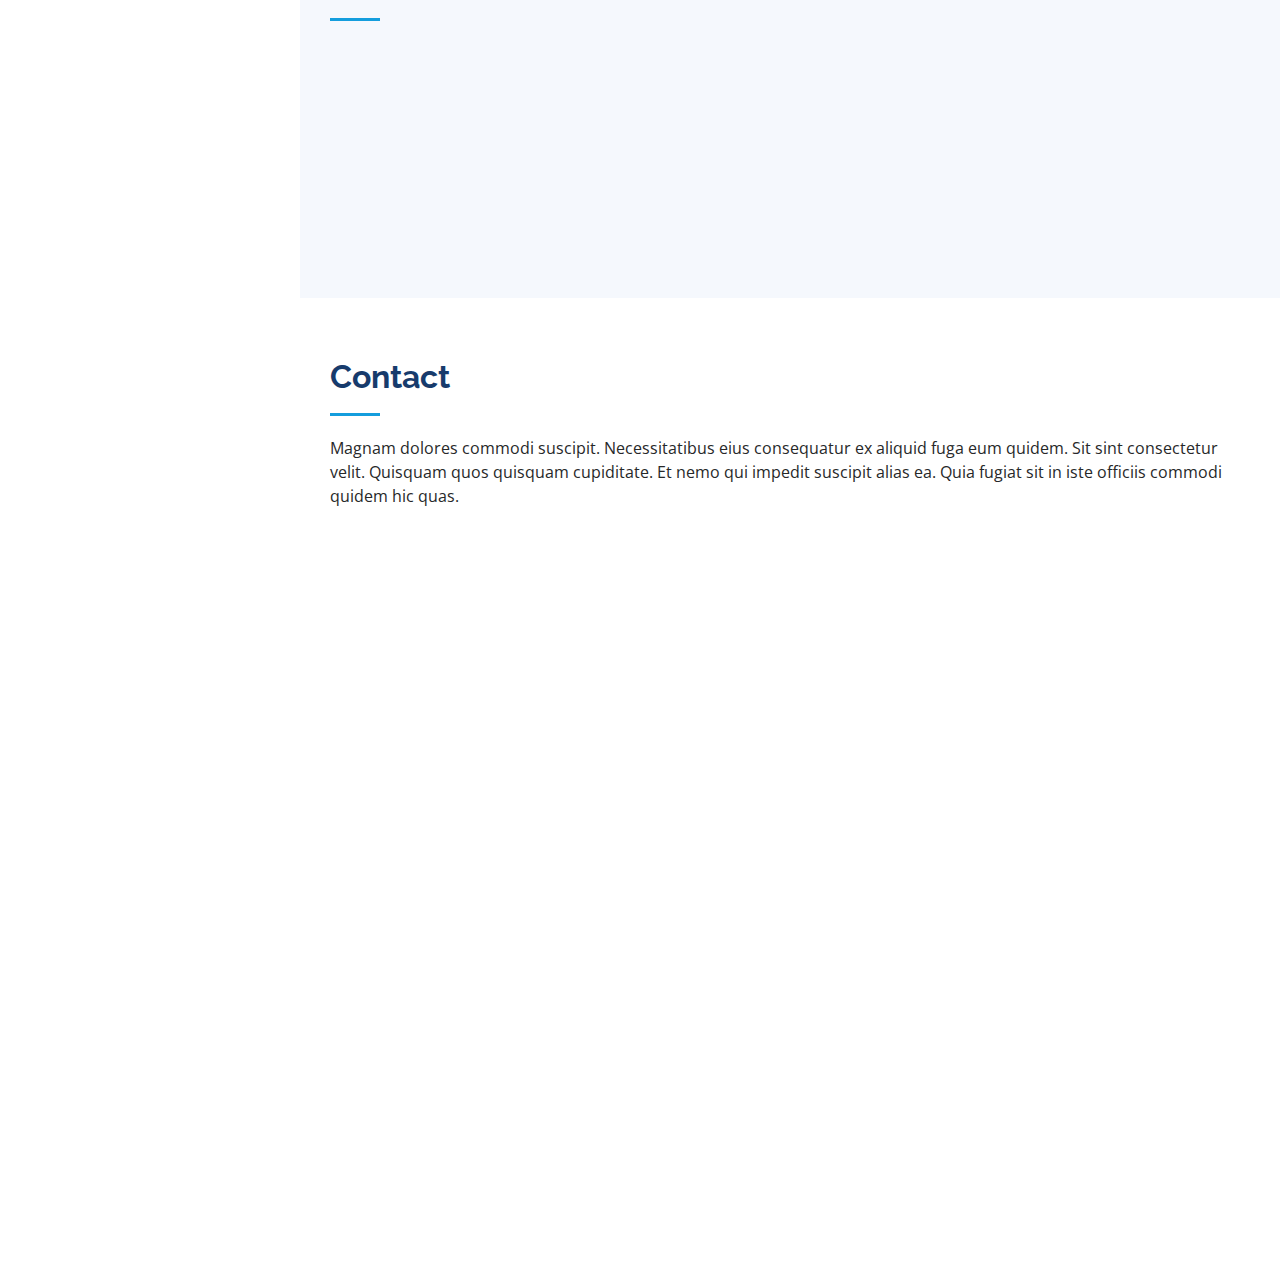
==== commit d17e546f: "second commit" ====
--- a/index.html
+++ b/index.html
@@ -221,11 +221,6 @@
             <h4 class="title"><a href="">Compra e venda de equipamentos.</a></h4>
             <p class="description">Se você deseja comprar ou vender um equipamento, fale comigo.</p>
           </div>
-          <div class="col-lg-4 col-md-6 icon-box" data-aos="fade-up" data-aos-delay="300">
-            <div class="icon"><i class="bi bi-binoculars"></i></div>
-            <h4 class="title"><a href="">Magni Dolores</a></h4>
-            <p class="description">Excepteur sint occaecat cupidatat non proident, sunt in culpa qui officia deserunt mollit anim id est laborum</p>
-          </div>
          
         </div>
 
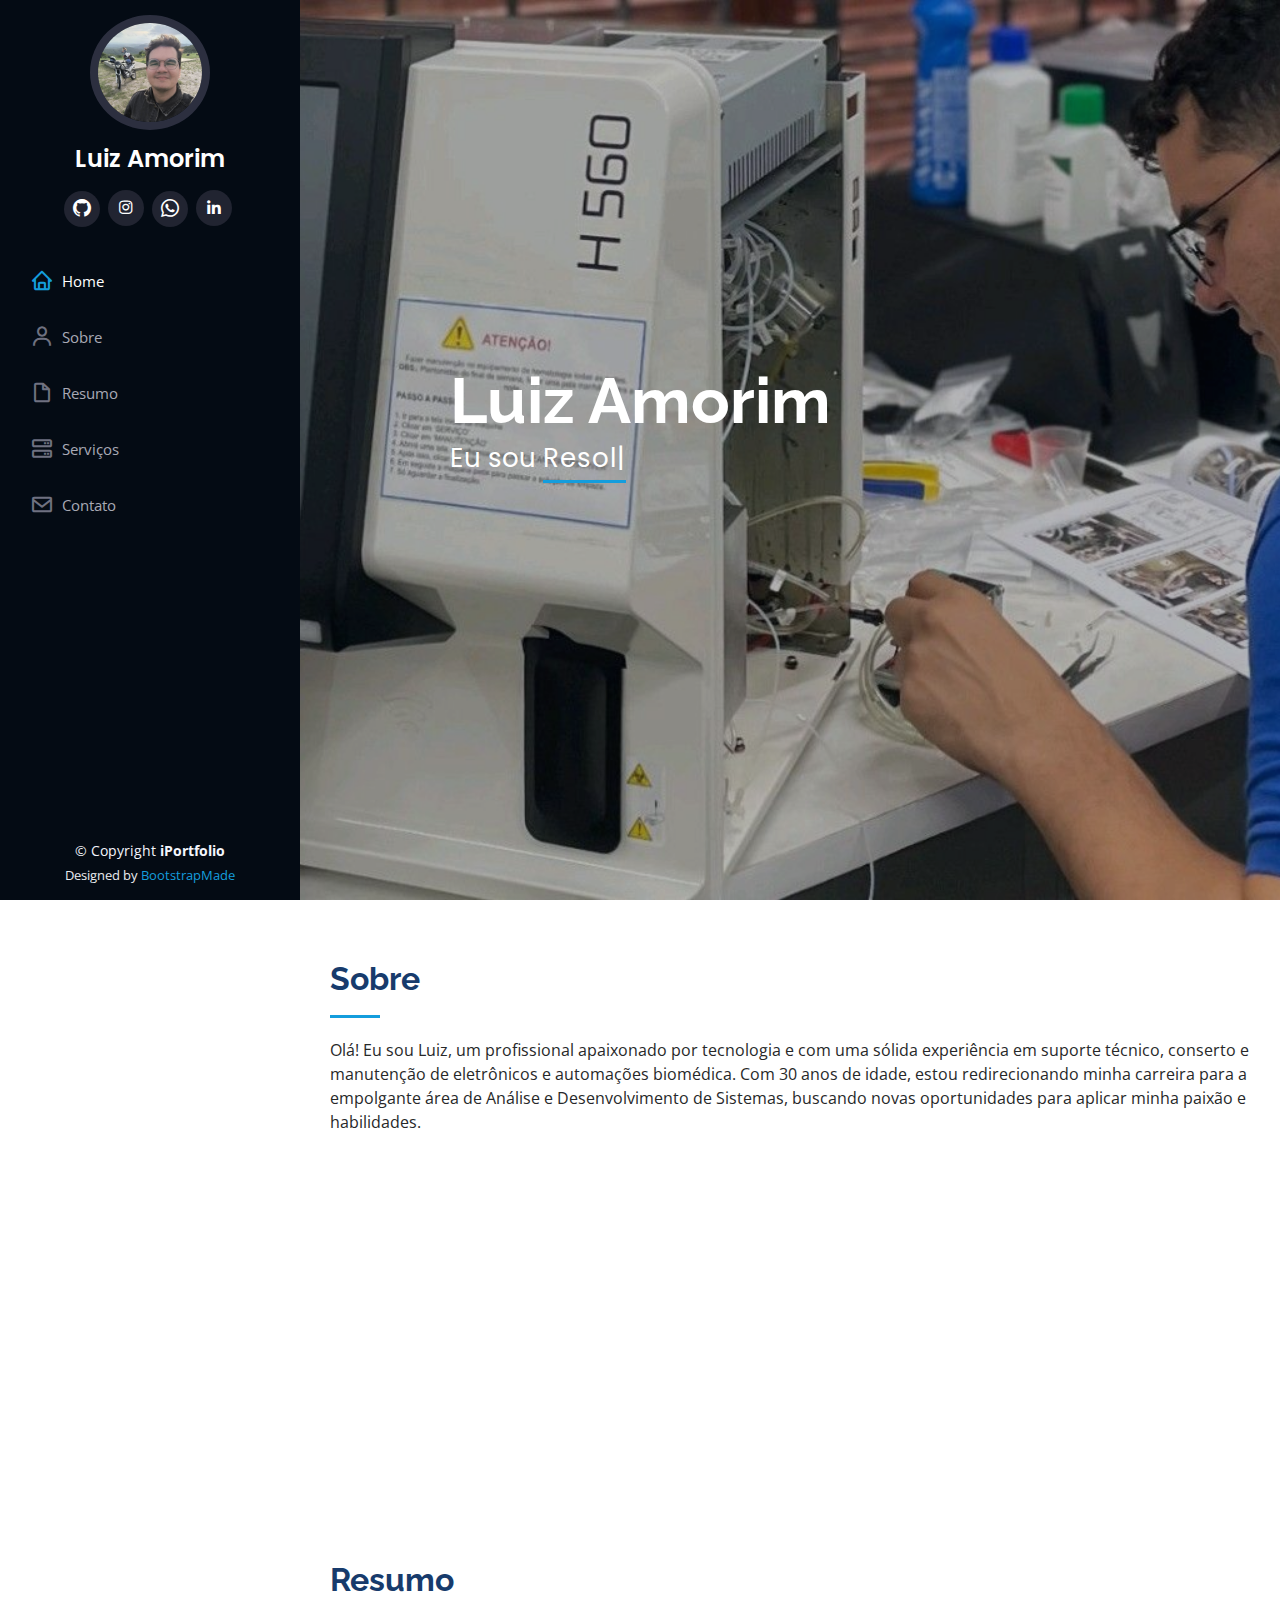
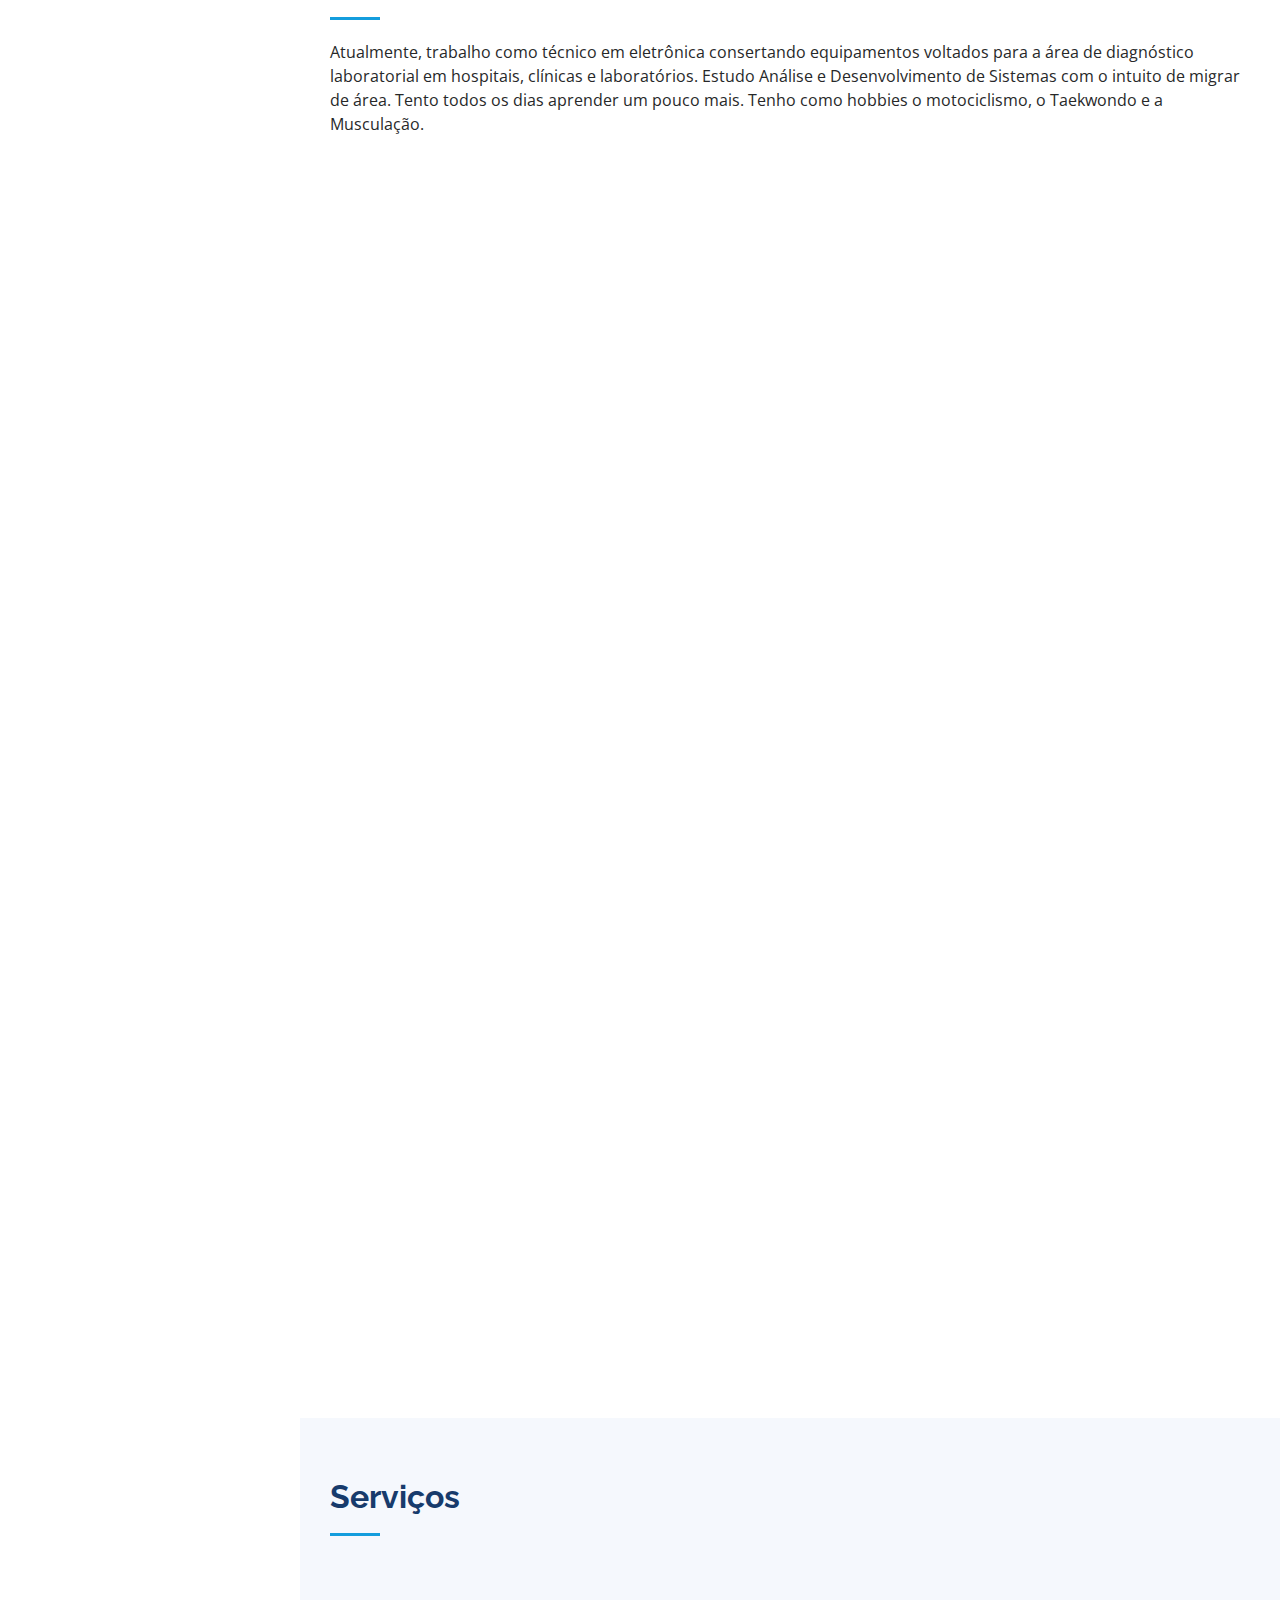
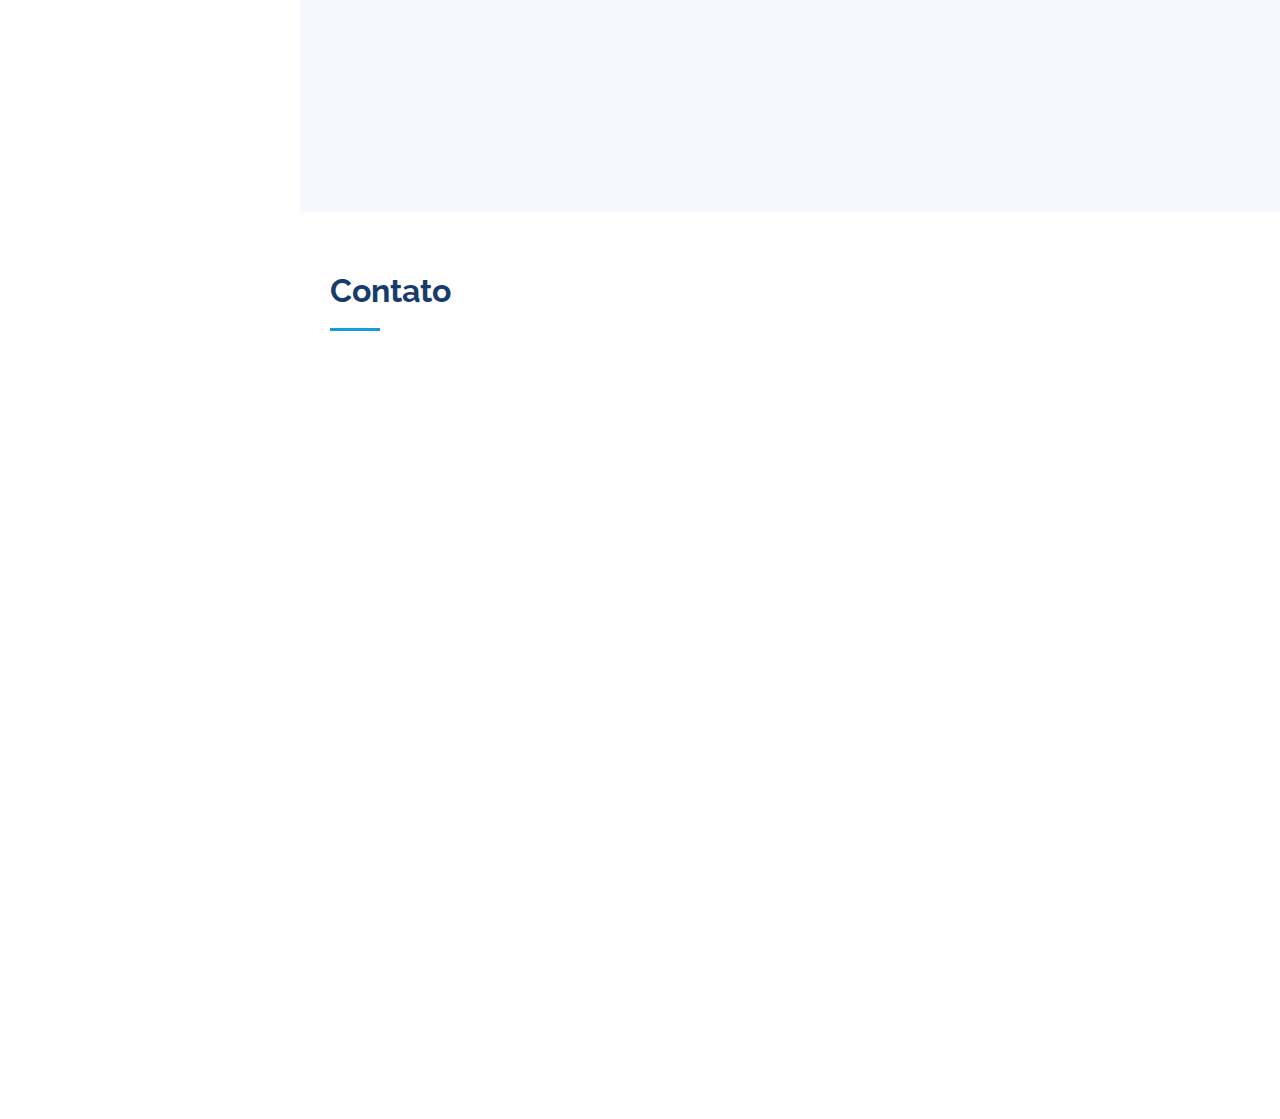
==== commit 03a44325: "index.html" ====
--- a/index.html
+++ b/index.html
@@ -49,9 +49,9 @@
         <img src="assets/img/profile-img.jpeg" alt="" class="img-fluid rounded-circle">
         <h1 class="text-light"><a href="index.html">Luiz Amorim</a></h1>
         <div class="social-links mt-3 text-center">
-          <!--<a href="#" class="facebook"><i class="bx bxl-facebook"></i></a>-->
+          <a href="https://github.com/JZLZ" class="github"><i class="bi bi-github"></i></a>
           <a href="https://www.instagram.com/luiz_ofilho/" class="instagram"><i class="bx bxl-instagram"></i></a>
-          <!--<a href="#" class="google-plus"><i class="bx bxl-skype"></i></a>-->
+          <a href="https://wa.me/5581997452372" class="whatsapp"><i class="bi bi-whatsapp"></i></a>
           <a href="https://www.linkedin.com/in/jzlz/" class="linkedin"><i class="bx bxl-linkedin"></i></a>
         </div>
       </div>
@@ -93,9 +93,7 @@
           </div>
           <div class="col-lg-8 pt-4 pt-lg-0 content" data-aos="fade-left">
             <h3>Desenvolvedor FrontEnd | Técnico em eletrônica.</h3>
-            <p class="fst-italic">
-              Atualmente, trabalho como técnico em eletrônica consertando equipamentos voltados para a área de diagnóstico laboratorial em hospitais, clínicas e laboratórios. Estudo Análise e Desenvolvimento de Sistemas com o intuito de migrar de área. Tento todos os dias aprender um pouco mais. Tenho como hobbies o motociclismo, o Taekwondo e a Musculação.
-            </p>
+            <br>
             <div class="row">
               <div class="col-lg-6">
                 <ul>
@@ -123,8 +121,8 @@
       <div class="container">
 
         <div class="section-title">
-          <h2>Resume</h2>
-          <p>Atualmente, trabalho como técnico em eletrônica autônomo, consertando equipamentos voltados para a área de diagnóstico laboratorial em hospitais, clínicas e laboratórios. Estudo Análise e Desenvolvimento de Sistemas com o intuito de migrar de área. Tento todos os dias aprender um pouco mais, tenho como hobbies o Taekwondo e a Musculação.</p>
+          <h2>Resumo</h2>
+          <p>Atualmente, trabalho como técnico em eletrônica consertando equipamentos voltados para a área de diagnóstico laboratorial em hospitais, clínicas e laboratórios. Estudo Análise e Desenvolvimento de Sistemas com o intuito de migrar de área. Tento todos os dias aprender um pouco mais. Tenho como hobbies o motociclismo, o Taekwondo e a Musculação.</p>
         </div>
 
         <div class="row">
@@ -132,19 +130,37 @@
             <h3 class="resume-title">Sumary</h3>
             <div class="resume-item pb-0">
               <h4>José Luiz Oliveira Amorim Filho</h4><br>              
-              <ul>
-                <li>Rua dos sonhos 282, Jaboatão dos guararapes-PE</li>
-                <li>(81)99745-2372</li>
-                <li>amorim335@gmail.com</li>
-              </ul>
+            
             </div>
 
             <h3 class="resume-title">Educação</h3>
             <div class="resume-item">
               <h4>Analise e Desenvolvimento de Sistemas</h4>
               <h5>2023 - 2026 (previsão de término)</h5>
-              <p><em>Descomplica + UniAmerica centro universitário</em></p>
+              <p><em>Descomplica Faculdade Digital.</em></p>
               <p></p>
+            </div>
+          
+            <div class="resume-item">
+              <h4>Basic FrontEnd</h4>
+              <h5>2023 - carga horária de 240h</h5>
+              <p><em>Descomplica Faculdade Digital.</em></p>
+              
+            </div>
+
+            <div class="resume-item">
+              <h4>Trilha Digital | WEB Back-End</h4>
+              <h5>2023 - 11h assíncronas</h5>
+              <p><em>ADA Tech</em></p>
+              <ul>
+                <li><p>Git e Versionamento </p></li>
+                <li><p>Redes e Sistemas </p></li>
+                <li><p>Algoritimos </p></li>
+                <li><p>Introdução ao JAVA </p></li>
+                <li><p>Introdução à programação orientada a objeto em Java</p></li>
+                <li><p>Banco de dados </p></li>
+
+              </ul>
             </div>
             <div class="resume-item">
               <h4>Técnico em Eletrotécnica</h4>
@@ -232,8 +248,7 @@
       <div class="container">
 
         <div class="section-title">
-          <h2>Contact</h2>
-          <p>Magnam dolores commodi suscipit. Necessitatibus eius consequatur ex aliquid fuga eum quidem. Sit sint consectetur velit. Quisquam quos quisquam cupiditate. Et nemo qui impedit suscipit alias ea. Quia fugiat sit in iste officiis commodi quidem hic quas.</p>
+          <h2>Contato</h2>
         </div>
 
         <div class="row" data-aos="fade-in">
@@ -242,7 +257,7 @@
             <div class="info">
               <div class="address">
                 <i class="bi bi-geo-alt"></i>
-                <h4>Location:</h4>
+                <h4>Endereço:</h4>
                 <p>Rua dos Sonhos 282, Jab. dos guararapes-PE</p>
               </div>
 
@@ -254,7 +269,7 @@
 
               <div class="phone">
                 <i class="bi bi-phone"></i>
-                <h4>Call:</h4>
+                <h4>Fone:</h4>
                 <p>+55 (81) 997452372</p>
               </div>
 
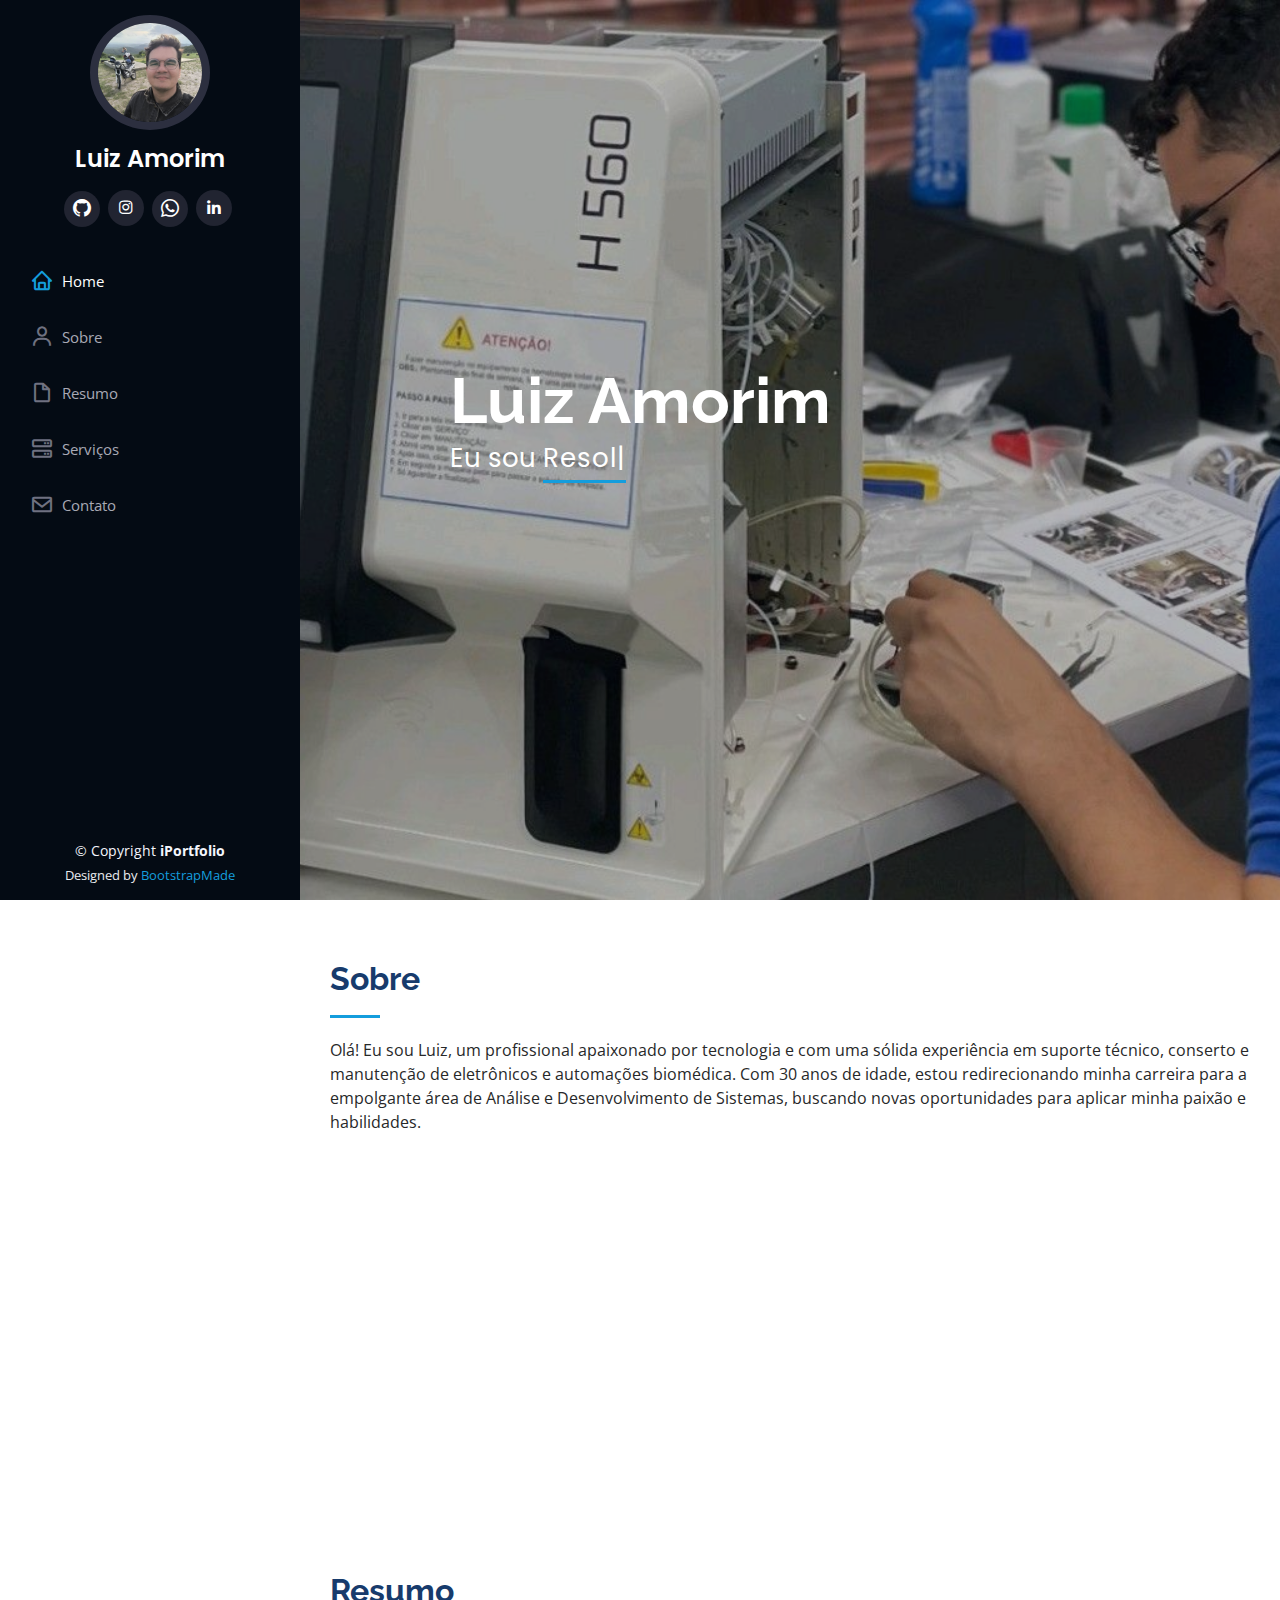
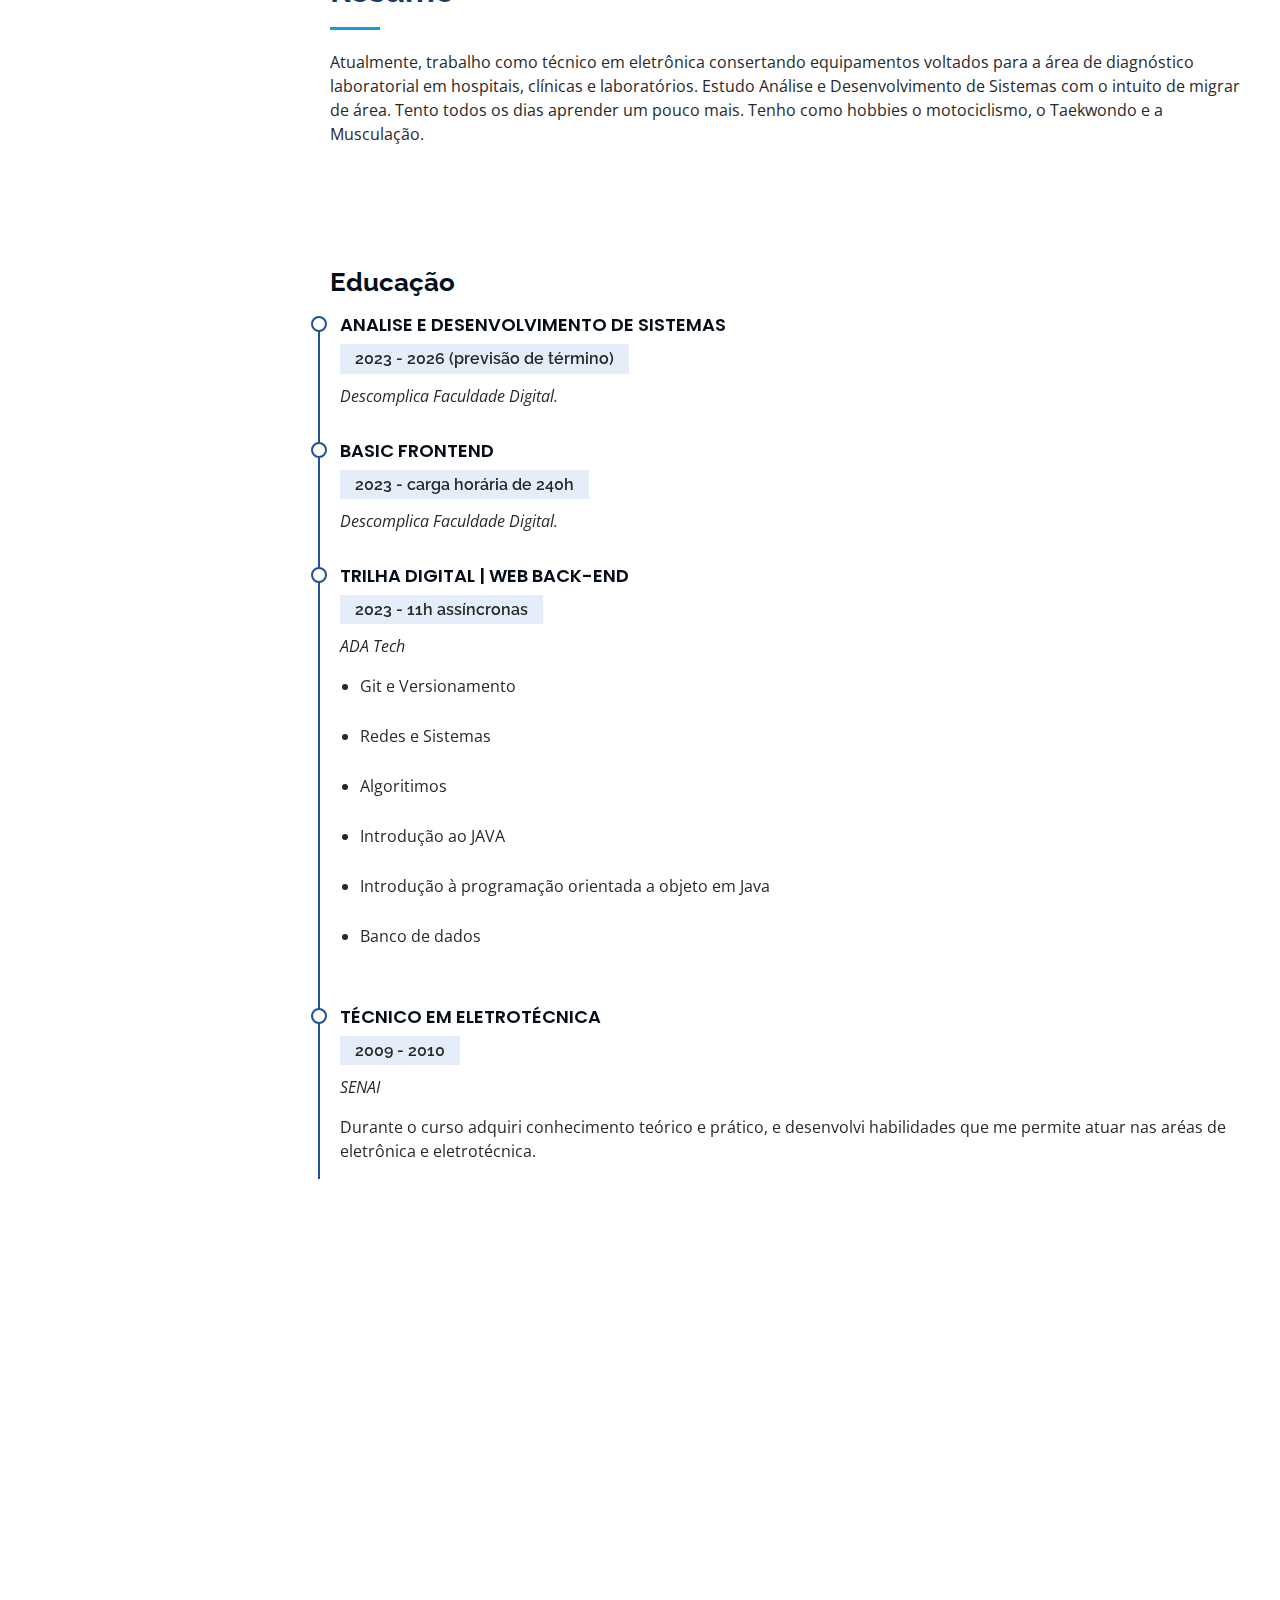
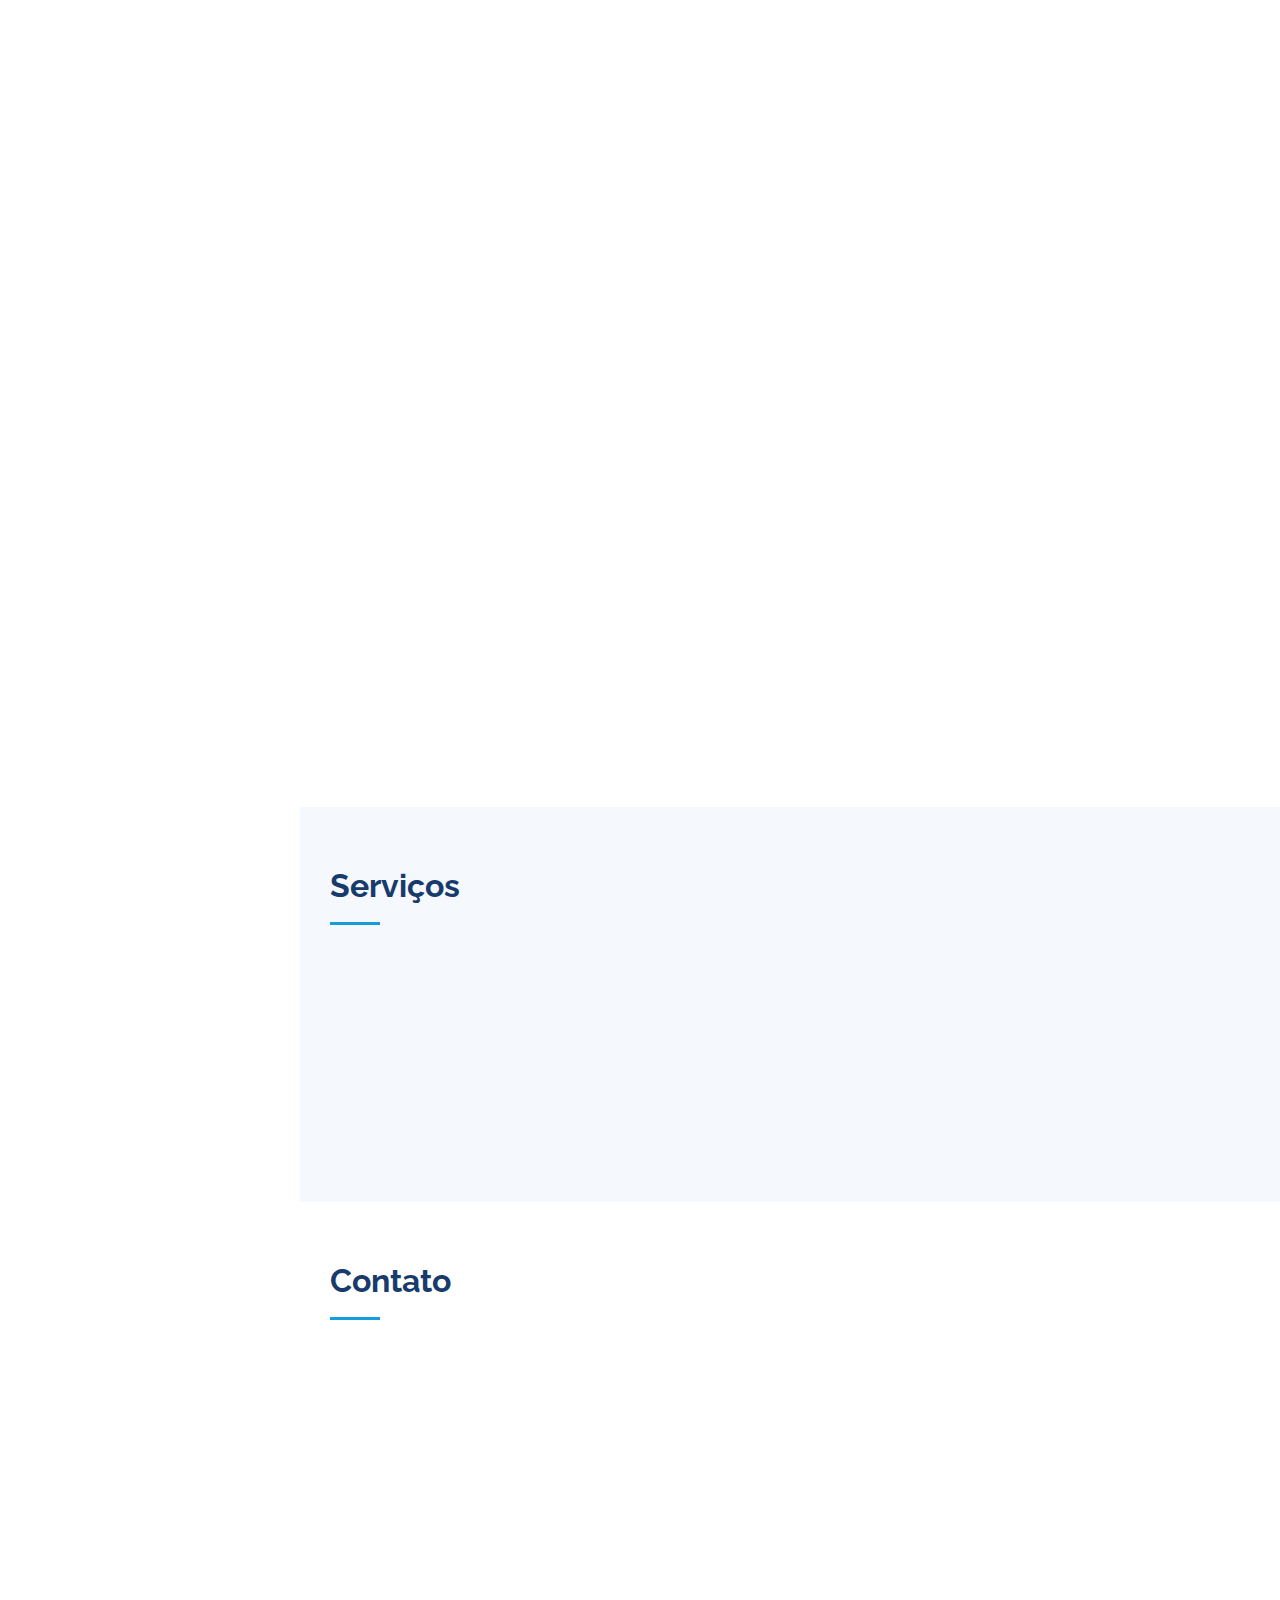
==== commit 616ab518: "version 4" ====
--- a/index.html
+++ b/index.html
@@ -93,6 +93,7 @@
           </div>
           <div class="col-lg-8 pt-4 pt-lg-0 content" data-aos="fade-left">
             <h3>Desenvolvedor FrontEnd | Técnico em eletrônica.</h3>
+            <h4><b>José Luiz Oliveira Amorim Filho</b></h4> 
             <br>
             <div class="row">
               <div class="col-lg-6">
@@ -128,11 +129,9 @@
         <div class="row">
           <div class="col-lg-6" data-aos="fade-up">
             <h3 class="resume-title">Sumary</h3>
-            <div class="resume-item pb-0">
-              <h4>José Luiz Oliveira Amorim Filho</h4><br>              
+                                    
             
-            </div>
-
+          </div>
             <h3 class="resume-title">Educação</h3>
             <div class="resume-item">
               <h4>Analise e Desenvolvimento de Sistemas</h4>
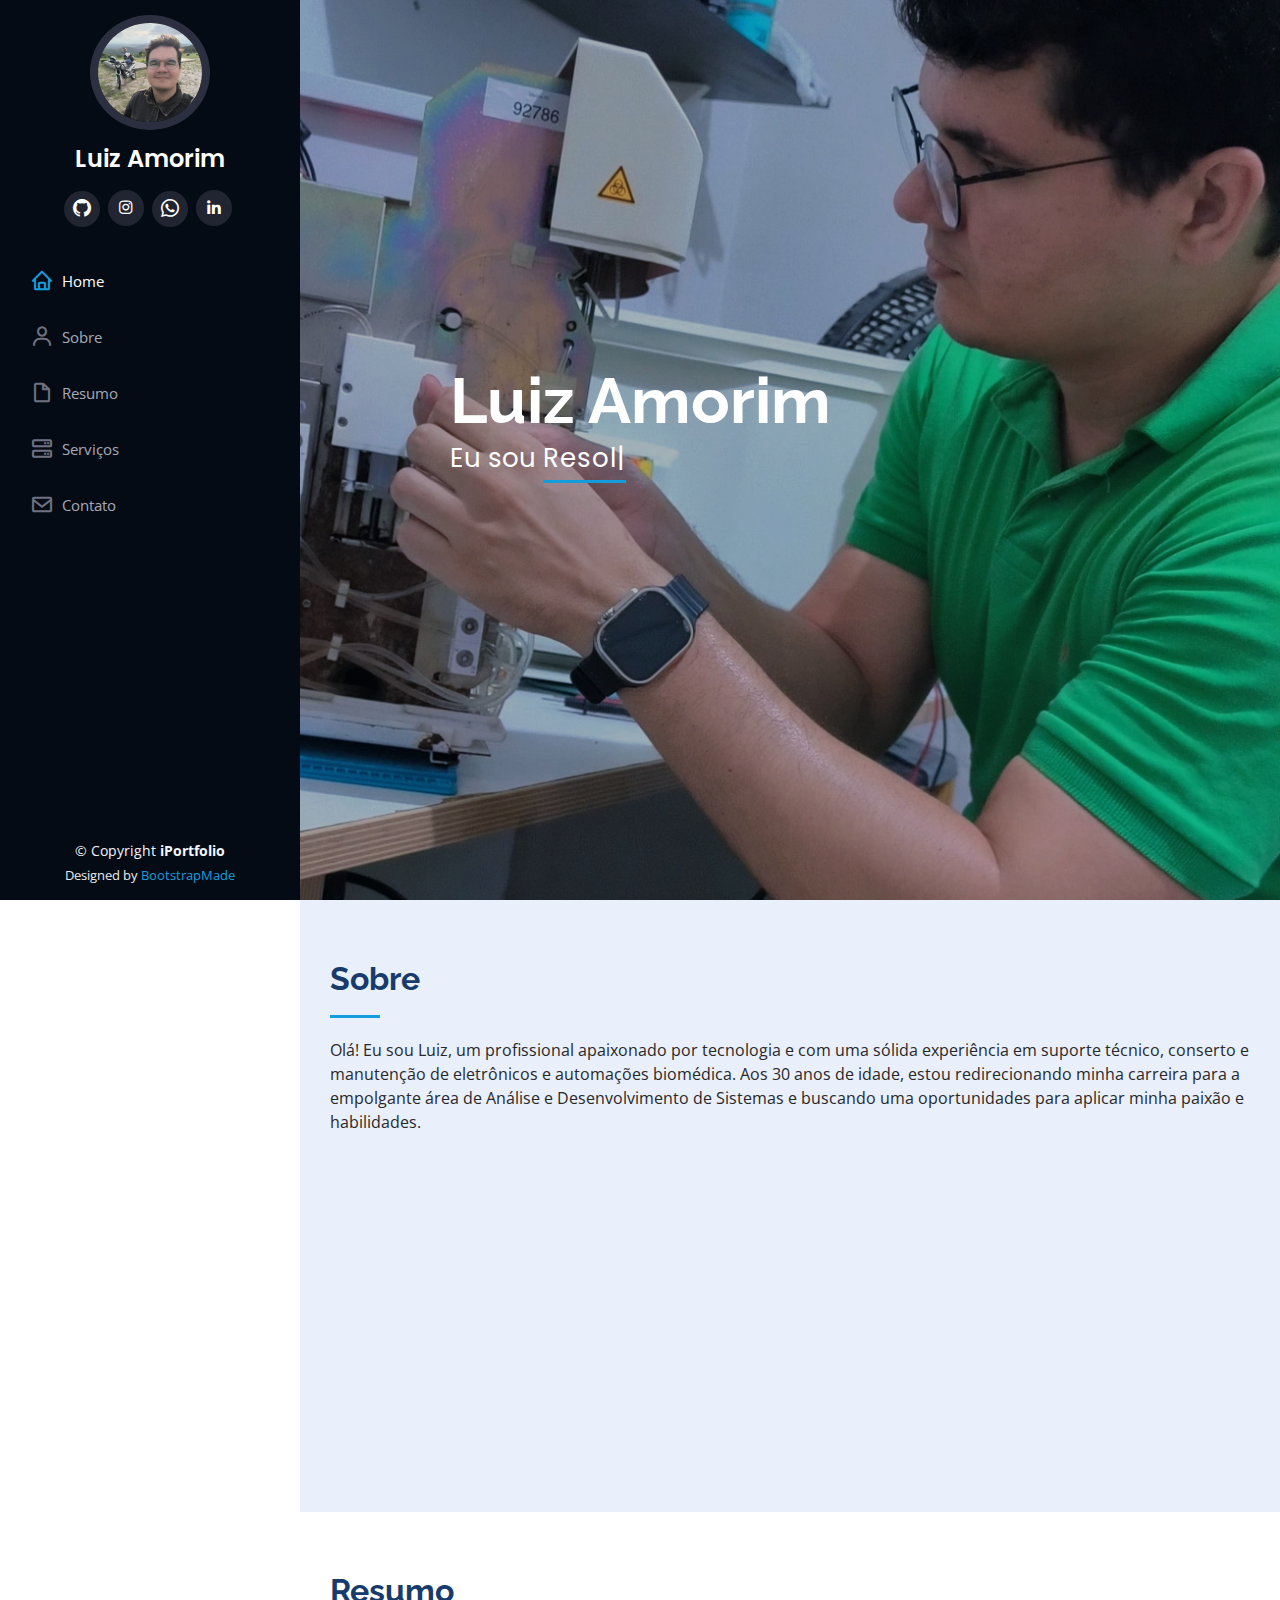
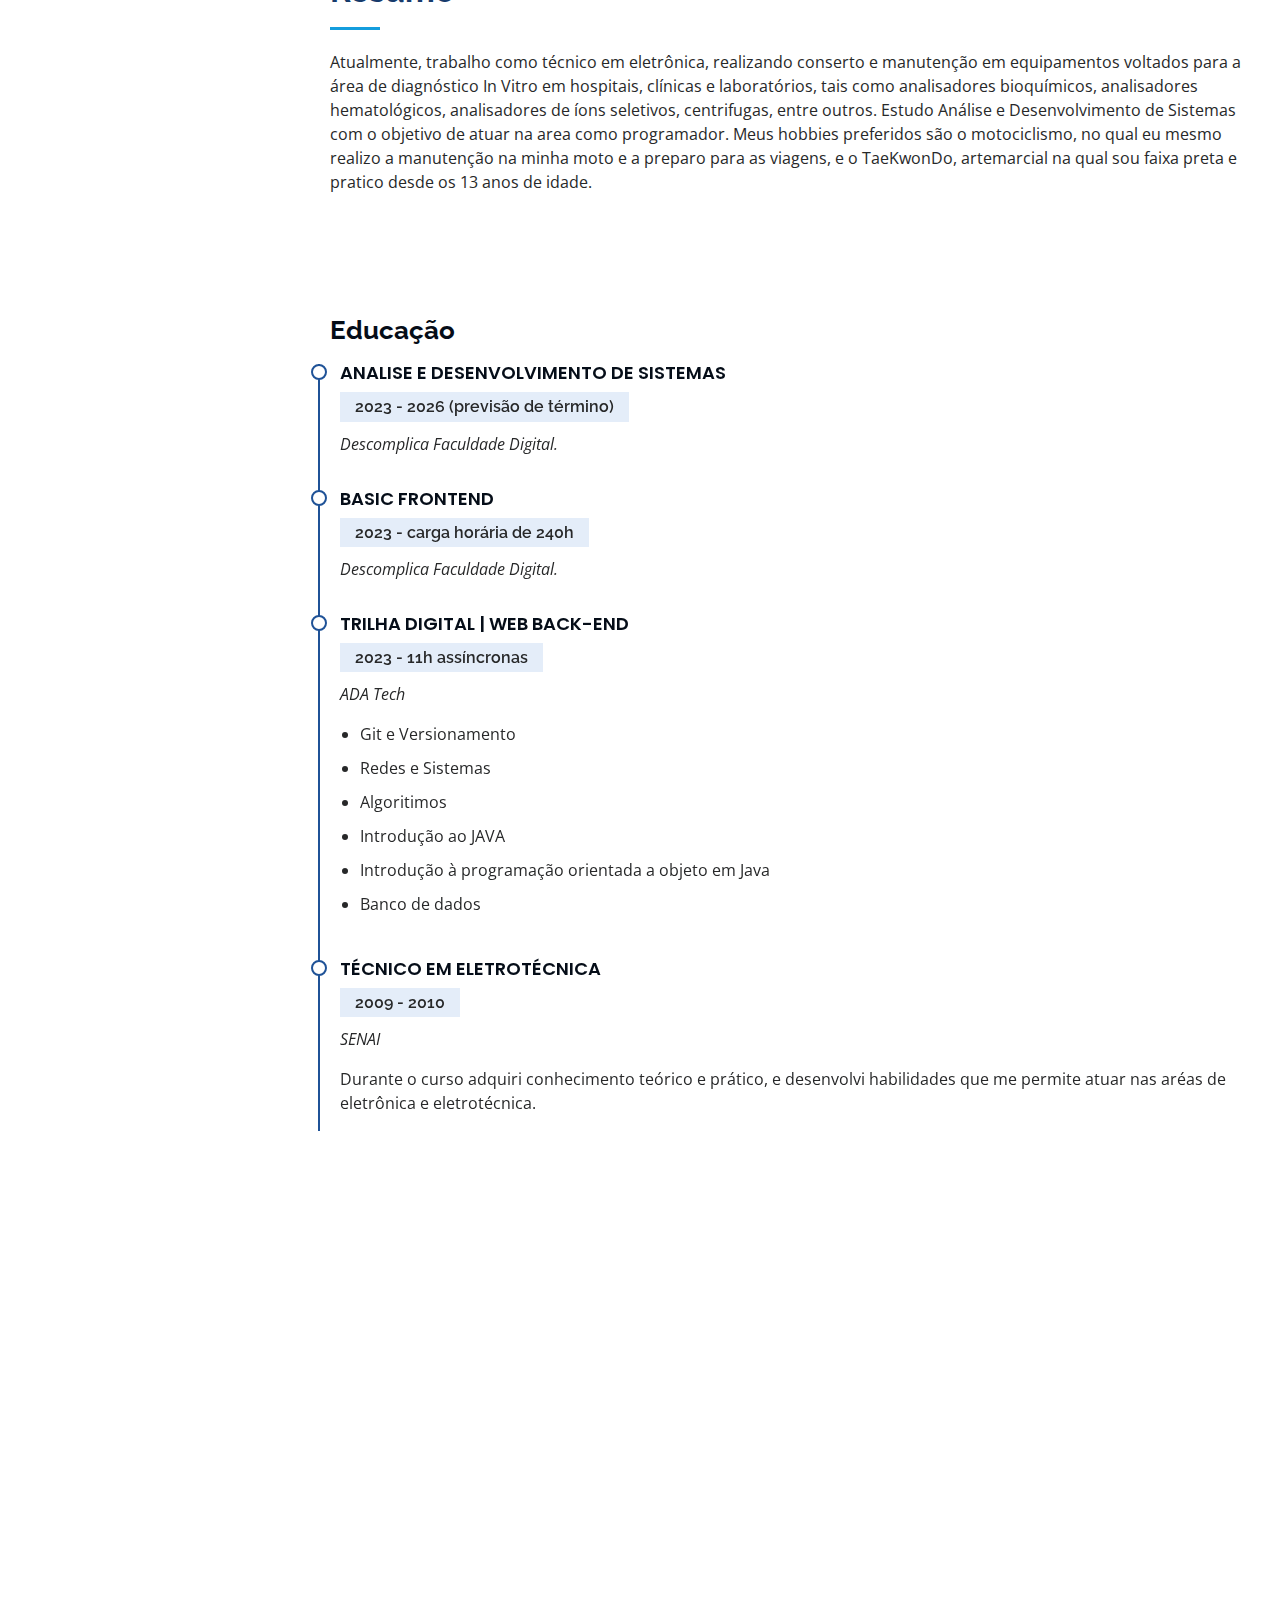
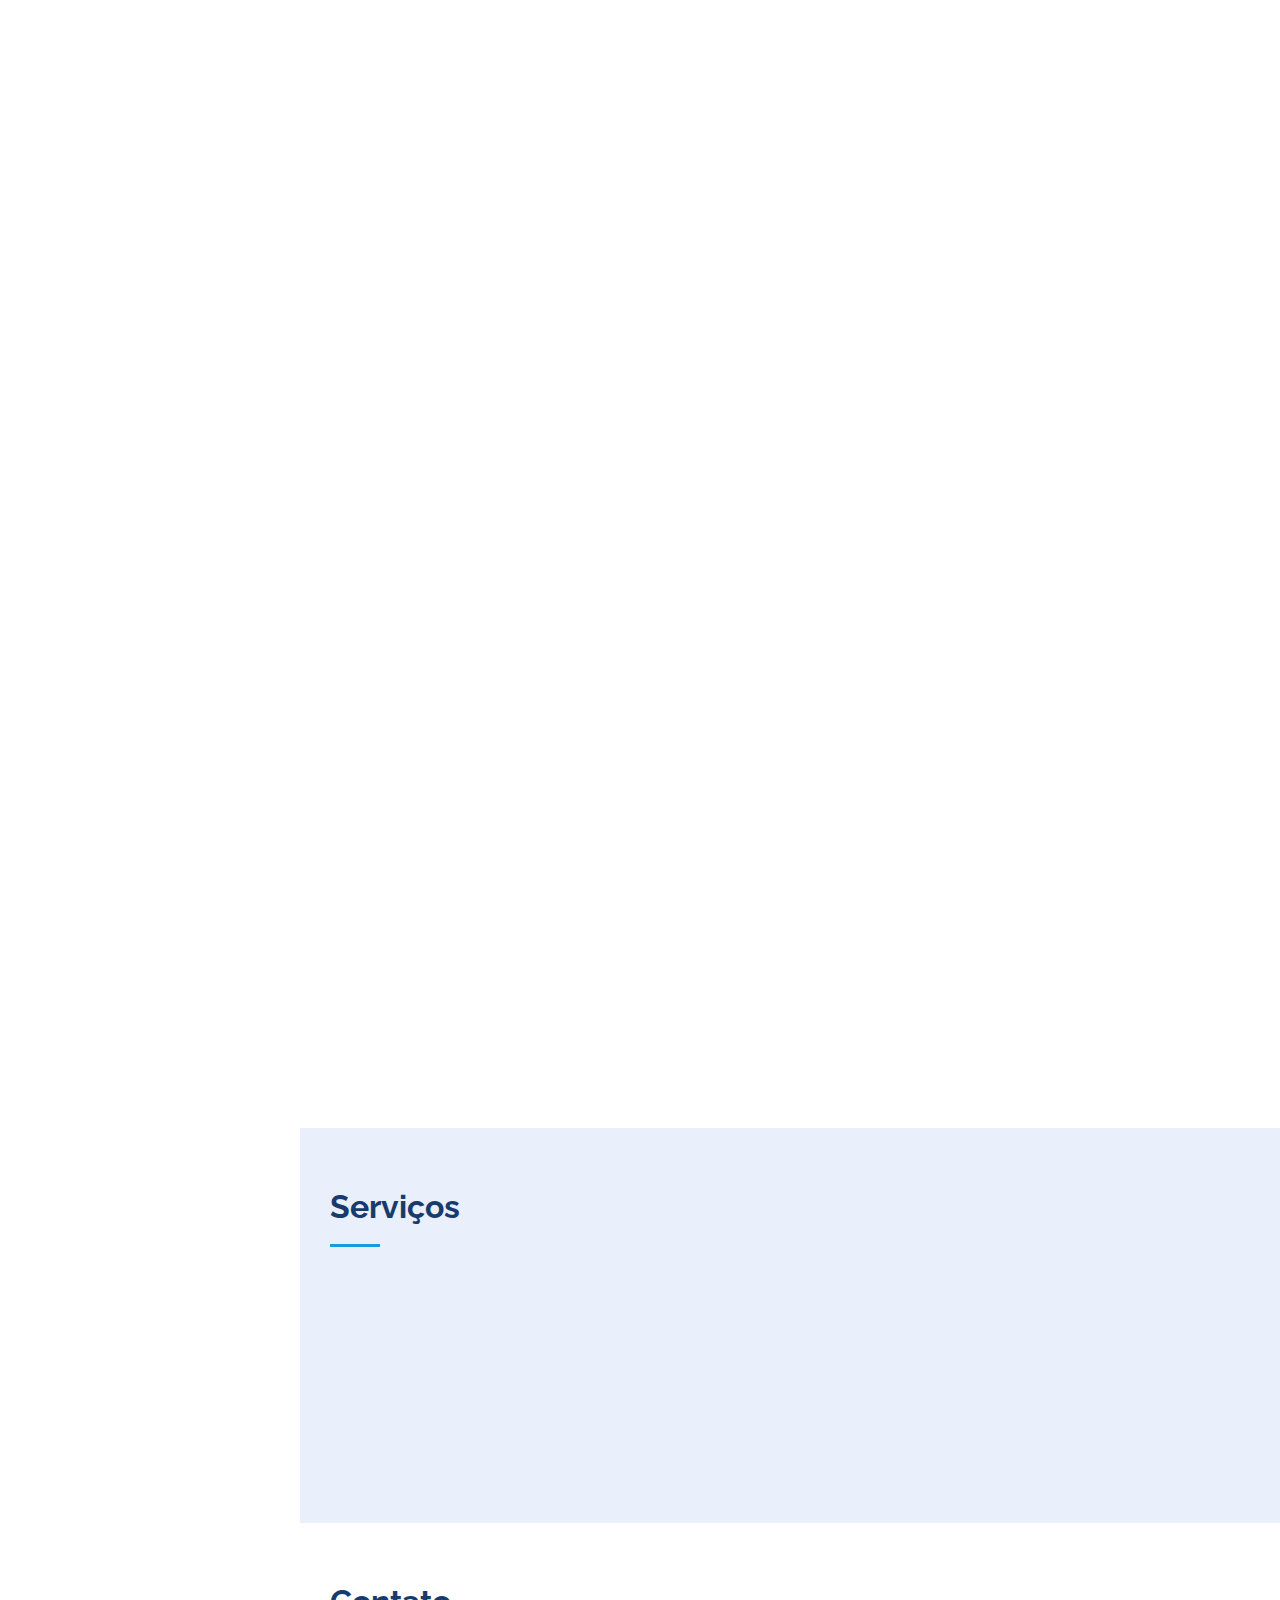
==== commit 33258e41: "v.5(correções de texto)" ====
--- a/index.html
+++ b/index.html
@@ -79,12 +79,12 @@
   <main id="main">
 
     <!-- ======= About Section ======= -->
-    <section id="about" class="about">
+    <section id="about" class="about section-bg">
       <div class="container">
 
         <div class="section-title">
           <h2>Sobre</h2>
-          <p>Olá! Eu sou Luiz, um profissional apaixonado por tecnologia e com uma sólida experiência em suporte técnico, conserto e manutenção de eletrônicos e automações biomédica. Com 30 anos de idade, estou redirecionando minha carreira para a empolgante área de Análise e Desenvolvimento de Sistemas, buscando novas oportunidades para aplicar minha paixão e habilidades.</p>
+          <p>Olá! Eu sou Luiz, um profissional apaixonado por tecnologia e com uma sólida experiência em suporte técnico, conserto e manutenção de eletrônicos e automações biomédica. Aos 30 anos de idade, estou redirecionando minha carreira para a empolgante área de Análise e Desenvolvimento de Sistemas e buscando uma oportunidades para aplicar minha paixão e habilidades.</p>
         </div>
 
         <div class="row">
@@ -123,7 +123,10 @@
 
         <div class="section-title">
           <h2>Resumo</h2>
-          <p>Atualmente, trabalho como técnico em eletrônica consertando equipamentos voltados para a área de diagnóstico laboratorial em hospitais, clínicas e laboratórios. Estudo Análise e Desenvolvimento de Sistemas com o intuito de migrar de área. Tento todos os dias aprender um pouco mais. Tenho como hobbies o motociclismo, o Taekwondo e a Musculação.</p>
+          <p>Atualmente, trabalho como técnico em eletrônica, realizando conserto e manutenção em equipamentos voltados para a área de diagnóstico In Vitro em hospitais, clínicas e laboratórios, tais como analisadores bioquímicos, analisadores hematológicos, analisadores de íons seletivos, centrifugas, entre outros.
+            Estudo Análise e Desenvolvimento de Sistemas com o objetivo de atuar na area como programador.
+            Meus hobbies preferidos são o motociclismo, no qual eu mesmo realizo a manutenção na minha moto e a preparo para as viagens, e
+            o TaeKwonDo, artemarcial na qual sou faixa preta e pratico desde os 13 anos de idade.</p>
         </div>
 
         <div class="row">
@@ -152,13 +155,12 @@
               <h5>2023 - 11h assíncronas</h5>
               <p><em>ADA Tech</em></p>
               <ul>
-                <li><p>Git e Versionamento </p></li>
-                <li><p>Redes e Sistemas </p></li>
-                <li><p>Algoritimos </p></li>
-                <li><p>Introdução ao JAVA </p></li>
-                <li><p>Introdução à programação orientada a objeto em Java</p></li>
-                <li><p>Banco de dados </p></li>
-
+                <li>Git e Versionamento</li>
+                <li>Redes e Sistemas</li>
+                <li>Algoritimos</li>
+                <li>Introdução ao JAVA</li>
+                <li>Introdução à programação orientada a objeto em Java</li>
+                <li>Banco de dados </li>
               </ul>
             </div>
             <div class="resume-item">
@@ -170,19 +172,30 @@
           </div>
           <div class="col-lg-6" data-aos="fade-up" data-aos-delay="100">
             <h3 class="resume-title">Experiências Profissionais</h3>
+            <div class="resume-item">
+              <h4>Autônomo</h4>
+              <p>Técnico em eletrônica</p>
+              <h5>2023 - até a presente data</h5>
+              <p><em>Jaboatão dos Guararapes-PE, Brasil</em></p>
+              <ul>
+                <li>Atuo no Suporte Técnico presencial e remoto auxiliando usuários no manuseio dos equipamentos.</li>
+                <li>Realizando manutenções preventivas e corretivas em analisadores bioquímico, analisadores hematológico, analisadores de ions seletivo(ionograma), centrifugas, microscópios, banho maria, estufas, autoclaves, destiladores, osmoses.
+                  </li>
+              </ul>
+            </div>
             <div class="resume-item">
               <h4>INNOVA DIAGNÓSTICA</h4>
               <p>Técnico em eletrônica</p>
               <h5>2021 - 2023</h5>
               <p><em>Recife-PE, Brasil</em></p>
               <ul>
-                <li>Durante o tempo em que estive na Innova, atuei como Suporte Técnico presencial e remoto.</li>
-                <li>Realizando manutenções preventivas e corretivas em analisadores bioquímico
-                  (LABTEST, ERBA e SNIBE), e em analisadores hematologico (LABTEST,
+                <li>Na Innova, atuei como Suporte Técnico presencial e remoto.</li>
+                <li>Realizava manutenções preventivas e corretivas em analisadores bioquímico
+                  (LABTEST, ERBA e SNIBE), e em analisadores hematológico (LABTEST,
                   ERBA e Nihon) tendo sido treinado e qualificado pelos fabricantes para
                   prestar esse suporte para os clientes da região.
                   </li>
-                <li>Alem desses, tambem realizava manutenções em equipamentos de uranálise das marcas Abbott e ERBA e em alisadores de ions (MEDMAX e ERBA).</li>
+                <li>Tambem realizava manutenções em equipamentos de urianálise das marcas Abbott e ERBA e em alisadores de ions (MEDMAX e ERBA).</li>
               </ul>
             </div>
             <div class="resume-item">
@@ -213,7 +226,7 @@
     </section><!-- End Resume Section -->
 
     <!-- ======= Services Section ======= -->
-    <section id="services" class="services section-bg"">
+    <section id="services" class="services section-bg">
       <div class="container">
 
         <div class="section-title">
--- a/assets/css/style.css
+++ b/assets/css/style.css
@@ -241,7 +241,7 @@
 #hero {
   width: 100%;
   height: 100vh;
-  background: url("../img/hero-bg.jpg") top center;
+  background: url("../img/hero2.jpeg") top center;
   background-size: cover;
 }
 
@@ -312,7 +312,7 @@
 }
 
 .section-bg {
-  background: #f5f8fd;
+  background: #e9effb;
 }
 
 .section-title {
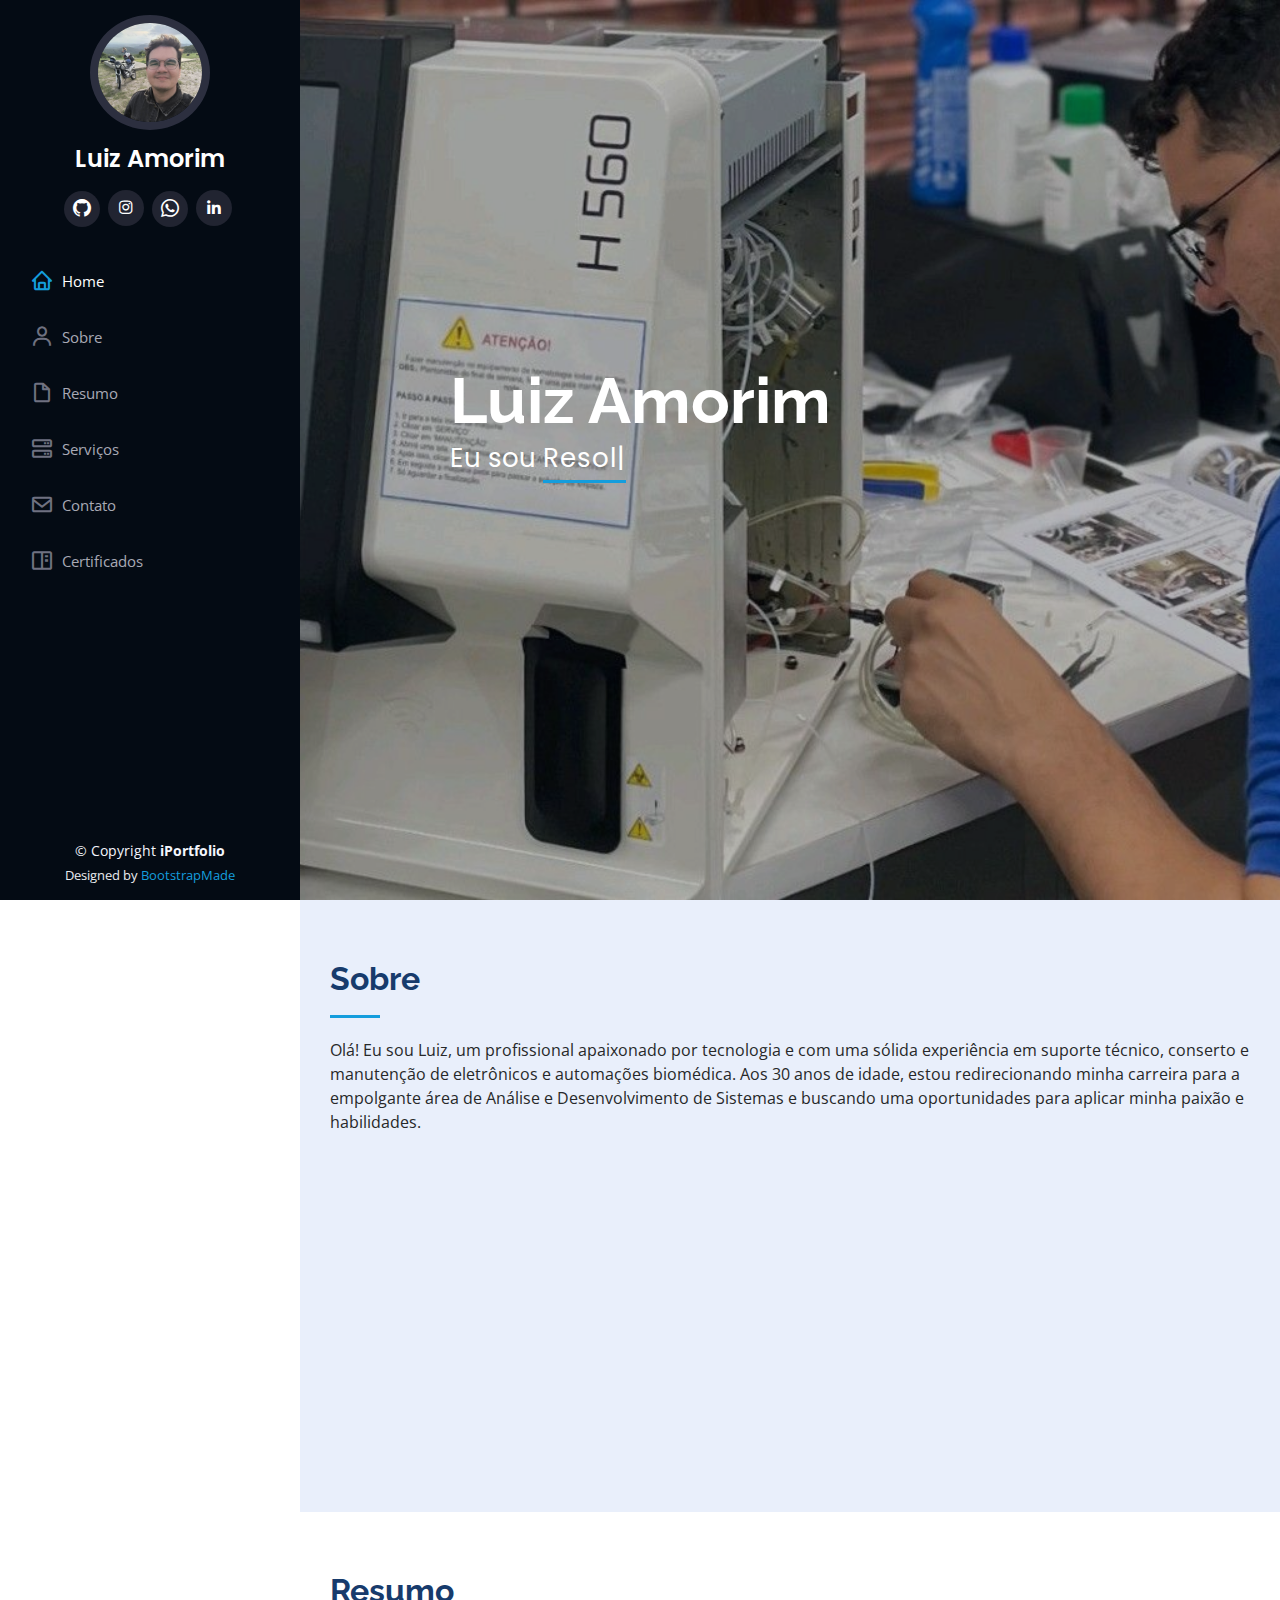
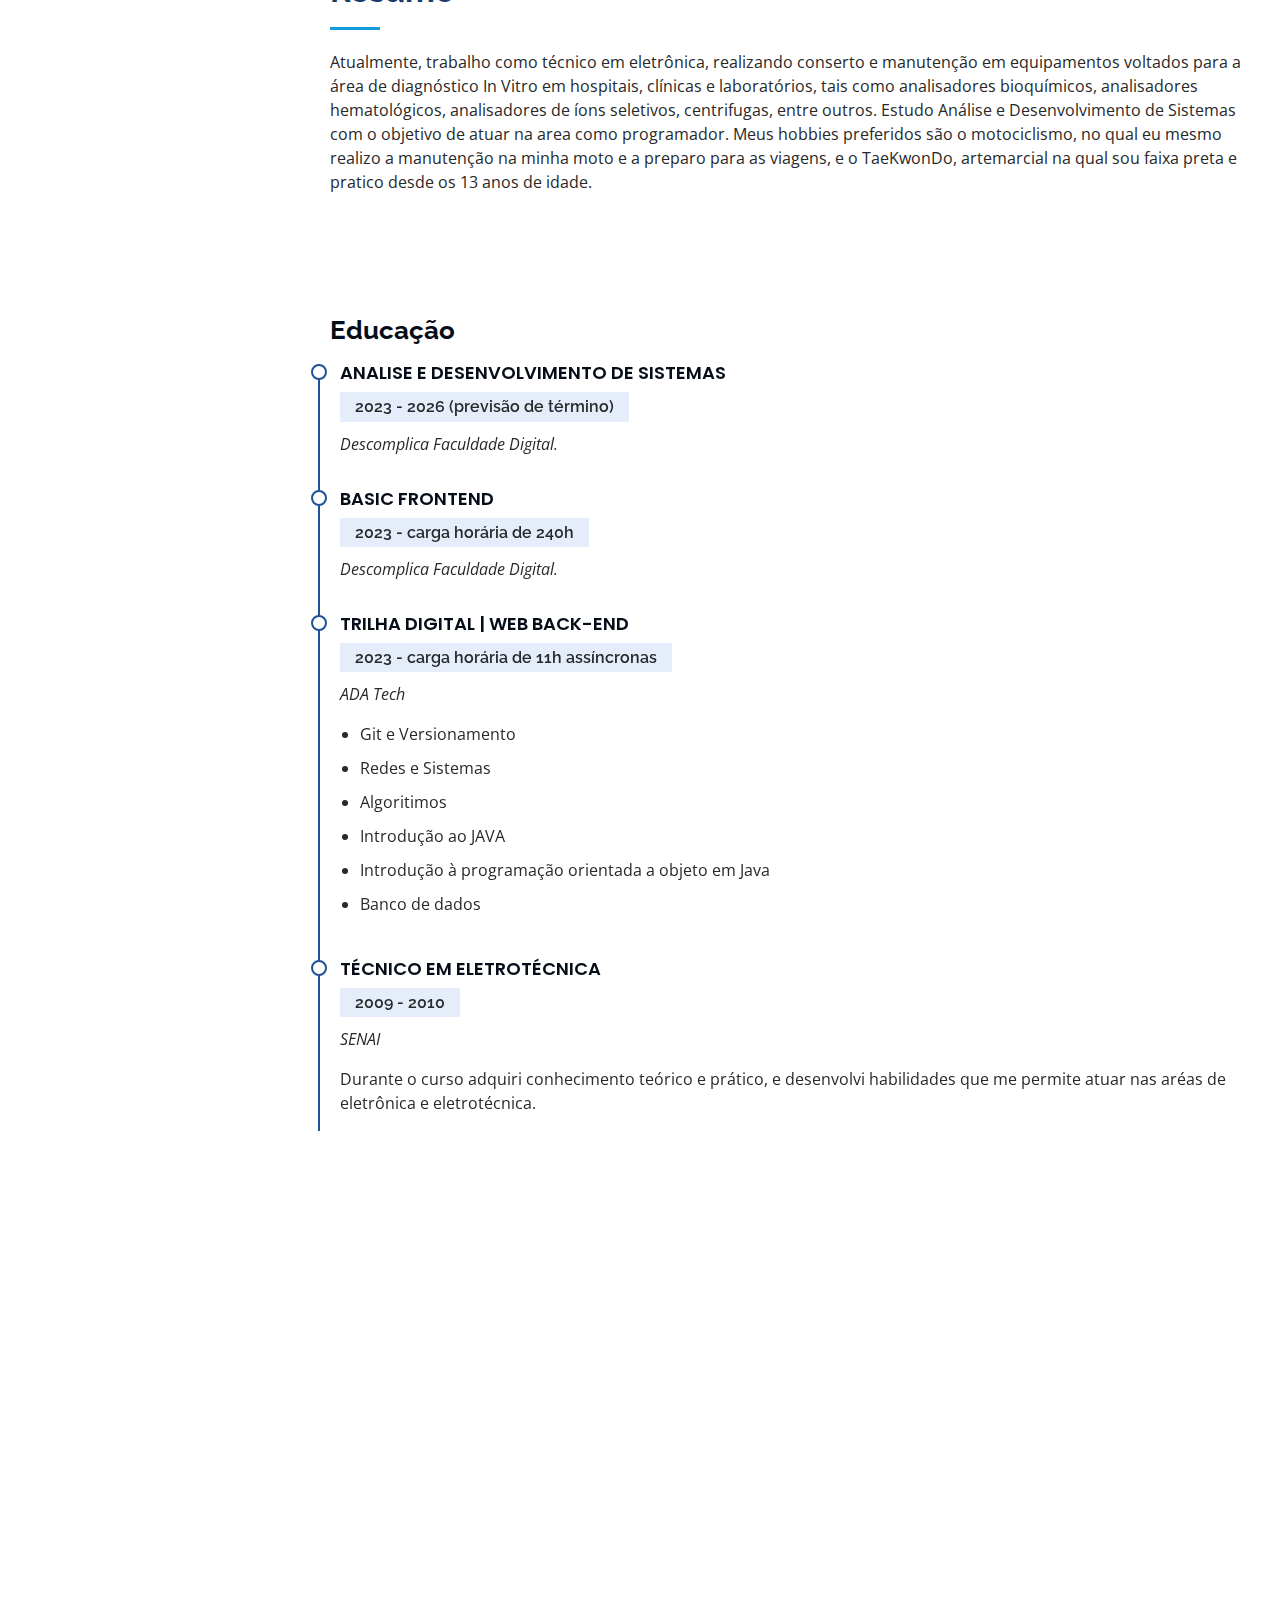
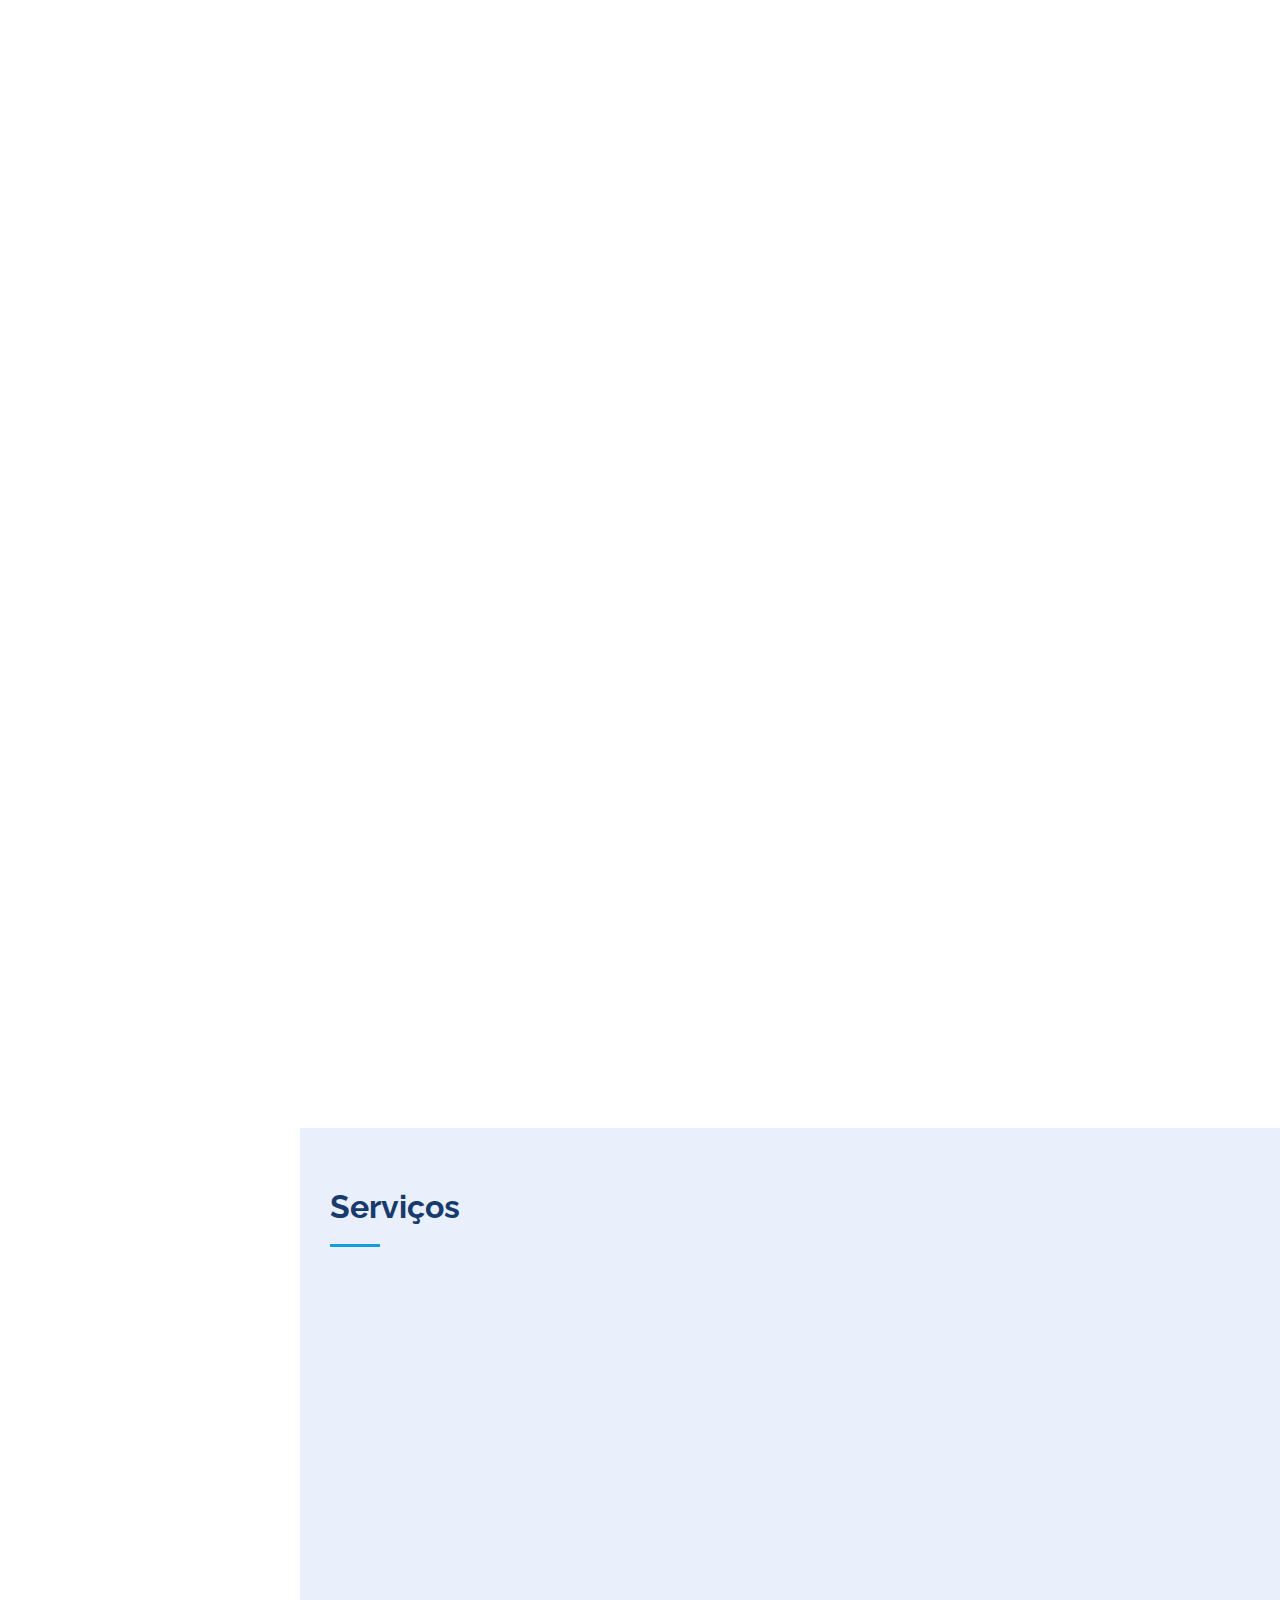
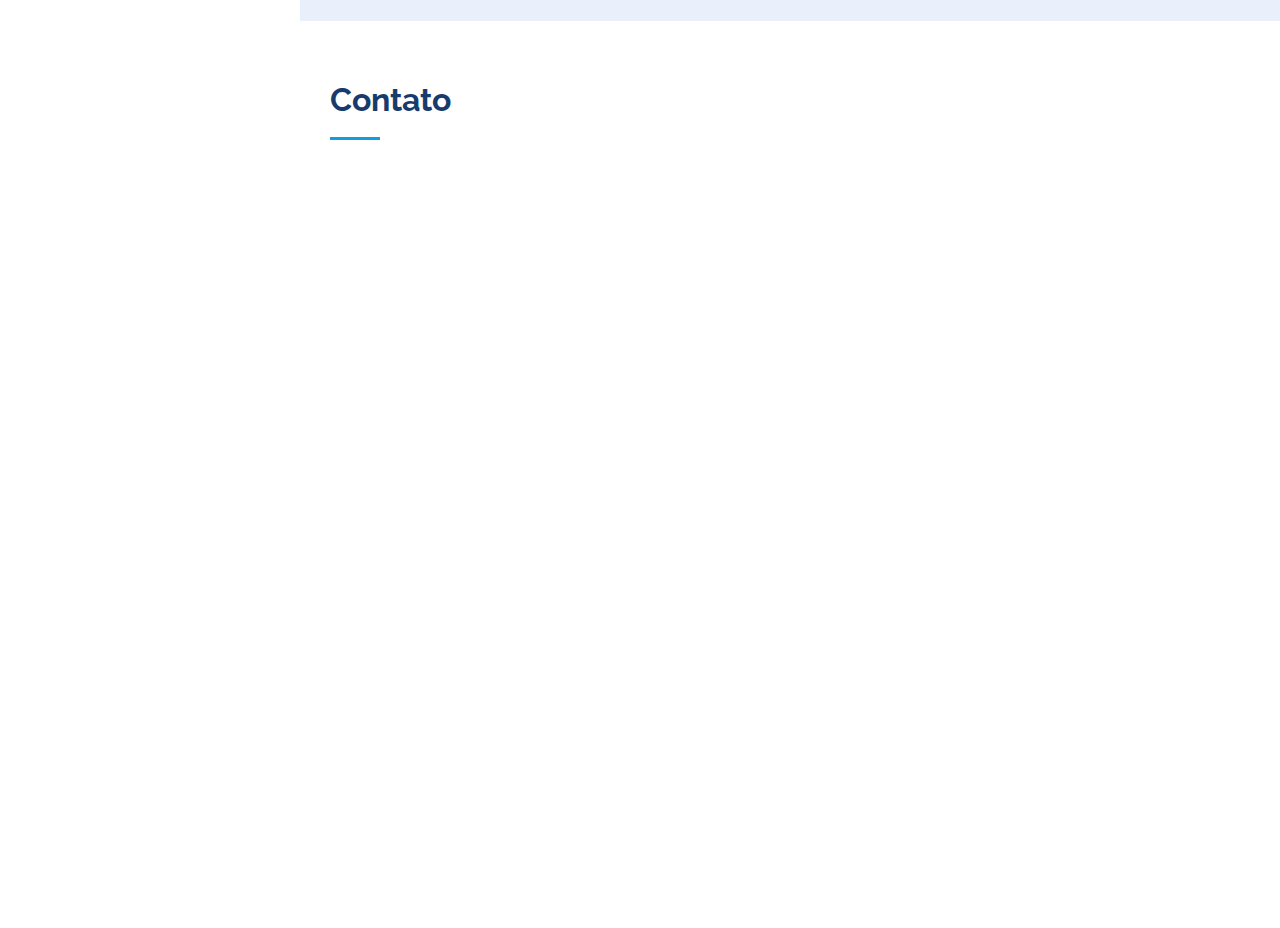
==== commit 624e808c: "certificados" ====
--- a/index.html
+++ b/index.html
@@ -63,6 +63,7 @@
           <li><a href="#resume" class="nav-link scrollto"><i class="bx bx-file-blank"></i> <span>Resumo</span></a></li>
           <li><a href="#services" class="nav-link scrollto"><i class="bx bx-server"></i> <span>Serviços</span></a></li>
           <li><a href="#contact" class="nav-link scrollto"><i class="bx bx-envelope"></i> <span>Contato</span></a></li>
+          <li><a href="Certificados.html" class="nav-link scrollto"><i class="bx bx-book-content"></i> <span>Certificados</span></a></li>
         </ul>
       </nav><!-- .nav-menu -->
     </div>
@@ -152,7 +153,7 @@
 
             <div class="resume-item">
               <h4>Trilha Digital | WEB Back-End</h4>
-              <h5>2023 - 11h assíncronas</h5>
+              <h5>2023 - carga horária de 11h assíncronas</h5>
               <p><em>ADA Tech</em></p>
               <ul>
                 <li>Git e Versionamento</li>
@@ -210,13 +211,13 @@
             </div>
             <div class="resume-item">
               <h4>Forship Engenharia</h4>
-              <p>Técnico em eletrônica.</p>
+              <p>Técnico em eletrônica</p>
               <h5>2014 - 2015</h5>
               <p><em>Jaboatão dos Guararapes, Pernambuco, Brasil</em></p>          
             </div>
             <div class="resume-item">
               <h4>Teclabor LTDA</h4>
-              <p>Estagiário técnico em eletrônica.</p>
+              <p>Estagiário técnico em eletrônica</p>
               <h5>2013 - 2013</h5>
               <p><em>Jaboatão dos Guararapes, Pernambuco, Brasil</em></p>          
             </div>
@@ -236,17 +237,17 @@
         <div class="row">
           <div class="col-lg-4 col-md-6 icon-box" data-aos="fade-up">
             <div class="icon"><i class="bi bi-briefcase"></i></div>
-            <h4 class="title"><a href="">Assessoria técnica.</a></h4>
-            <p class="description">Auxilio você a buscar o equipamento que possa melhor atendê-los</p>
+            <h4 class="title"><a href="">Assessoria técnica</a></h4>
+            <p class="description">Auxilio você a buscar o equipamento que possa melhor atendê-lo.</p>
           </div>
           <div class="col-lg-4 col-md-6 icon-box" data-aos="fade-up" data-aos-delay="100">            
             <div class="icon"><i class="bi bi-wrench-adjustable-circle"></i></div>
-            <h4 class="title"><a href="">Suporte técnico.</a></h4>
-            <p class="description">Conserto, manutenção e suporte remoto.</p>
+            <h4 class="title"><a href="">Suporte técnico</a></h4>
+            <p class="description">Conserto, manutenção e suporte remoto para analisadores de bioquímica, hematológia, íons seletivo. Ainda Realizo reparos em microscópios, centrifugas, banho maria, e outros equipamentos eletrônicos.</p>
           </div>
           <div class="col-lg-4 col-md-6 icon-box" data-aos="fade-up" data-aos-delay="200">
             <div class="icon"><i class="bi bi-currency-dollar"></i></div>
-            <h4 class="title"><a href="">Compra e venda de equipamentos.</a></h4>
+            <h4 class="title"><a href="">Compra e venda de equipamentos</a></h4>
             <p class="description">Se você deseja comprar ou vender um equipamento, fale comigo.</p>
           </div>
          
--- a/assets/css/style.css
+++ b/assets/css/style.css
@@ -241,7 +241,7 @@
 #hero {
   width: 100%;
   height: 100vh;
-  background: url("../img/hero2.jpeg") top center;
+  background: url("../img/hero-bg.jpg") top center;
   background-size: cover;
 }
 
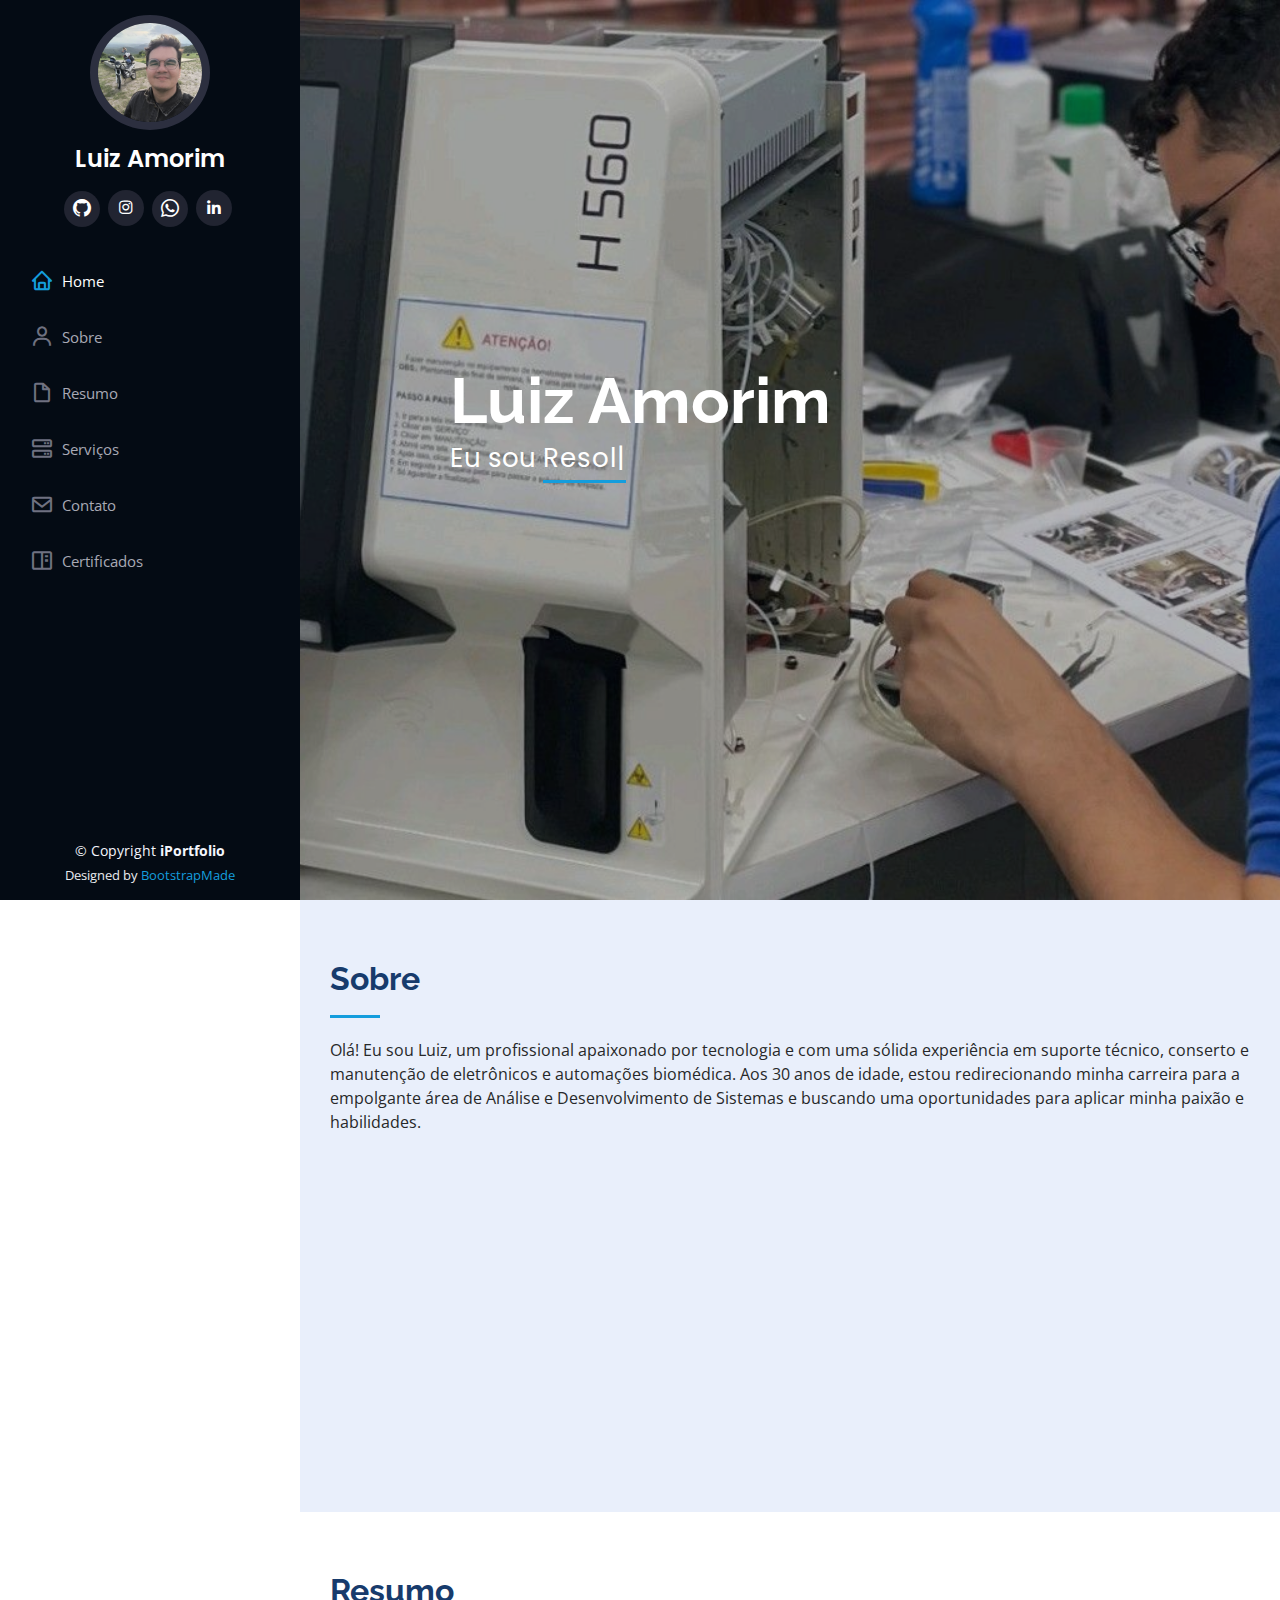
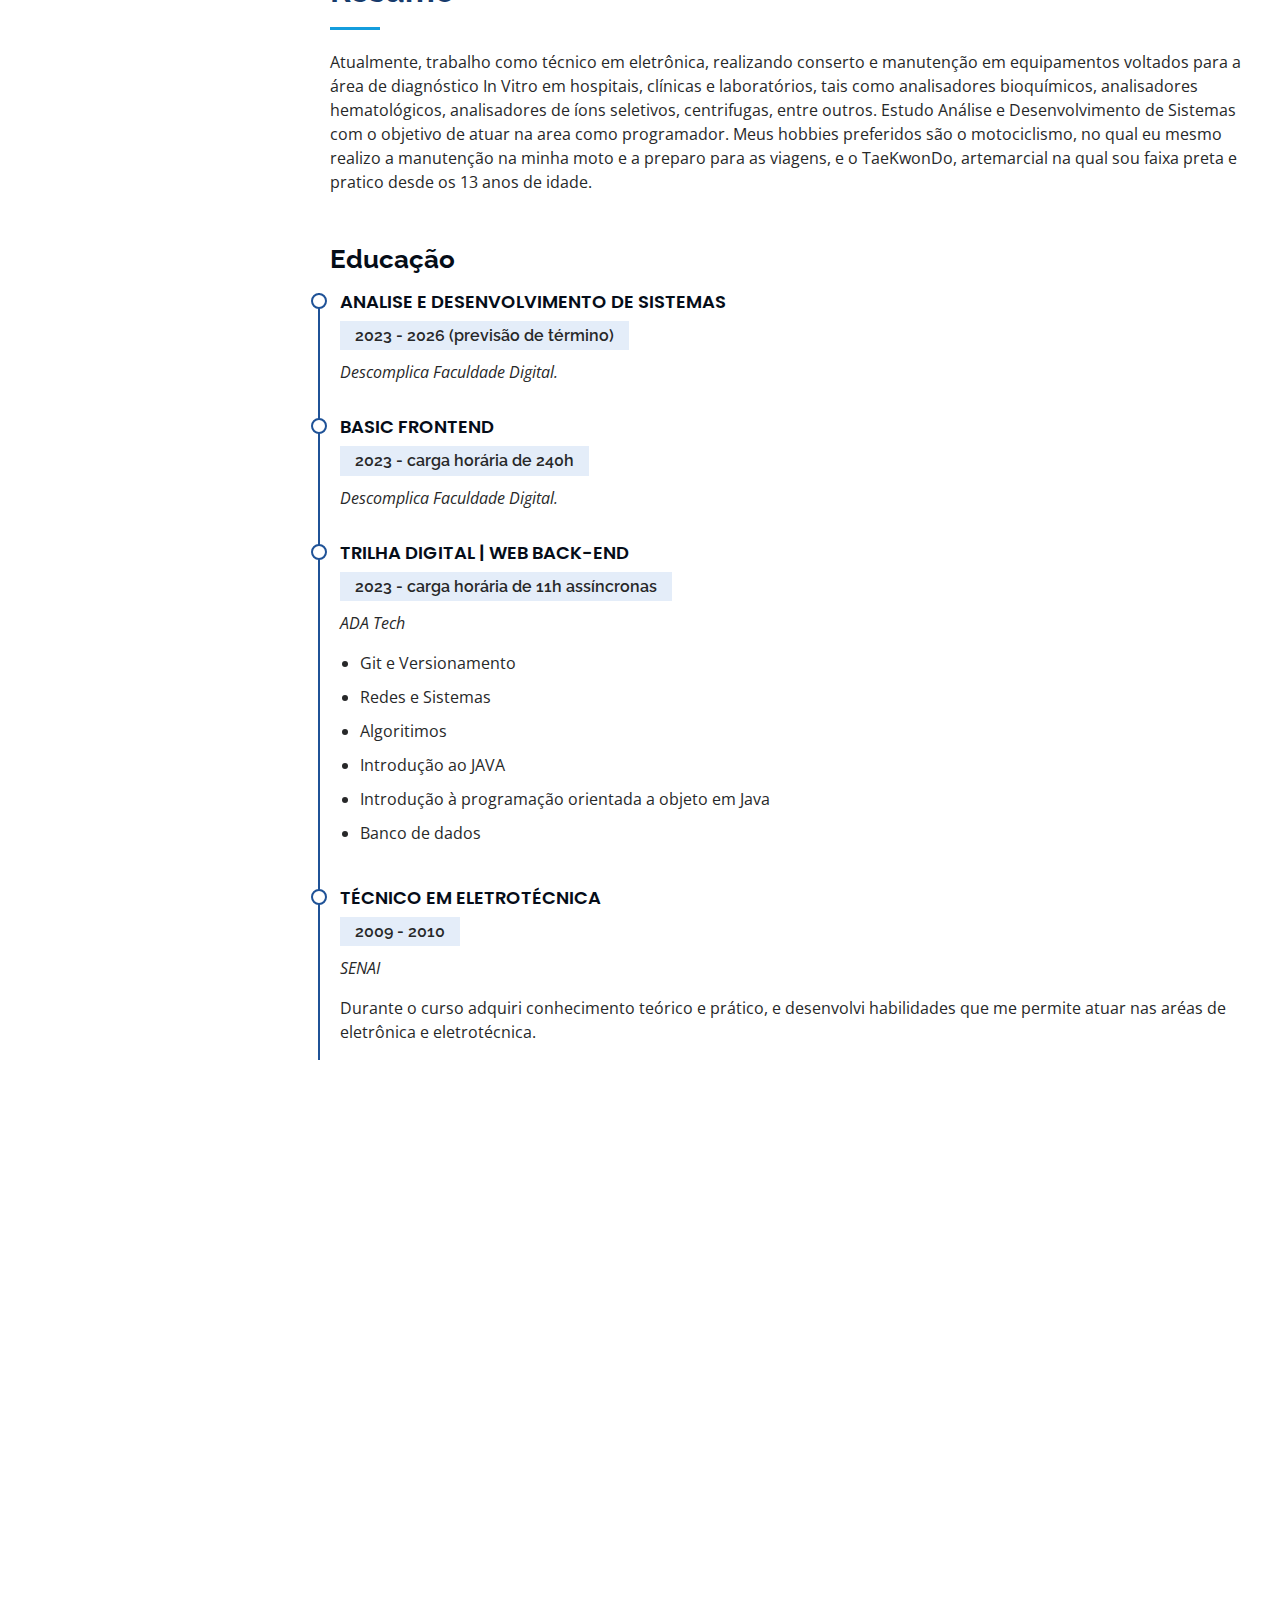
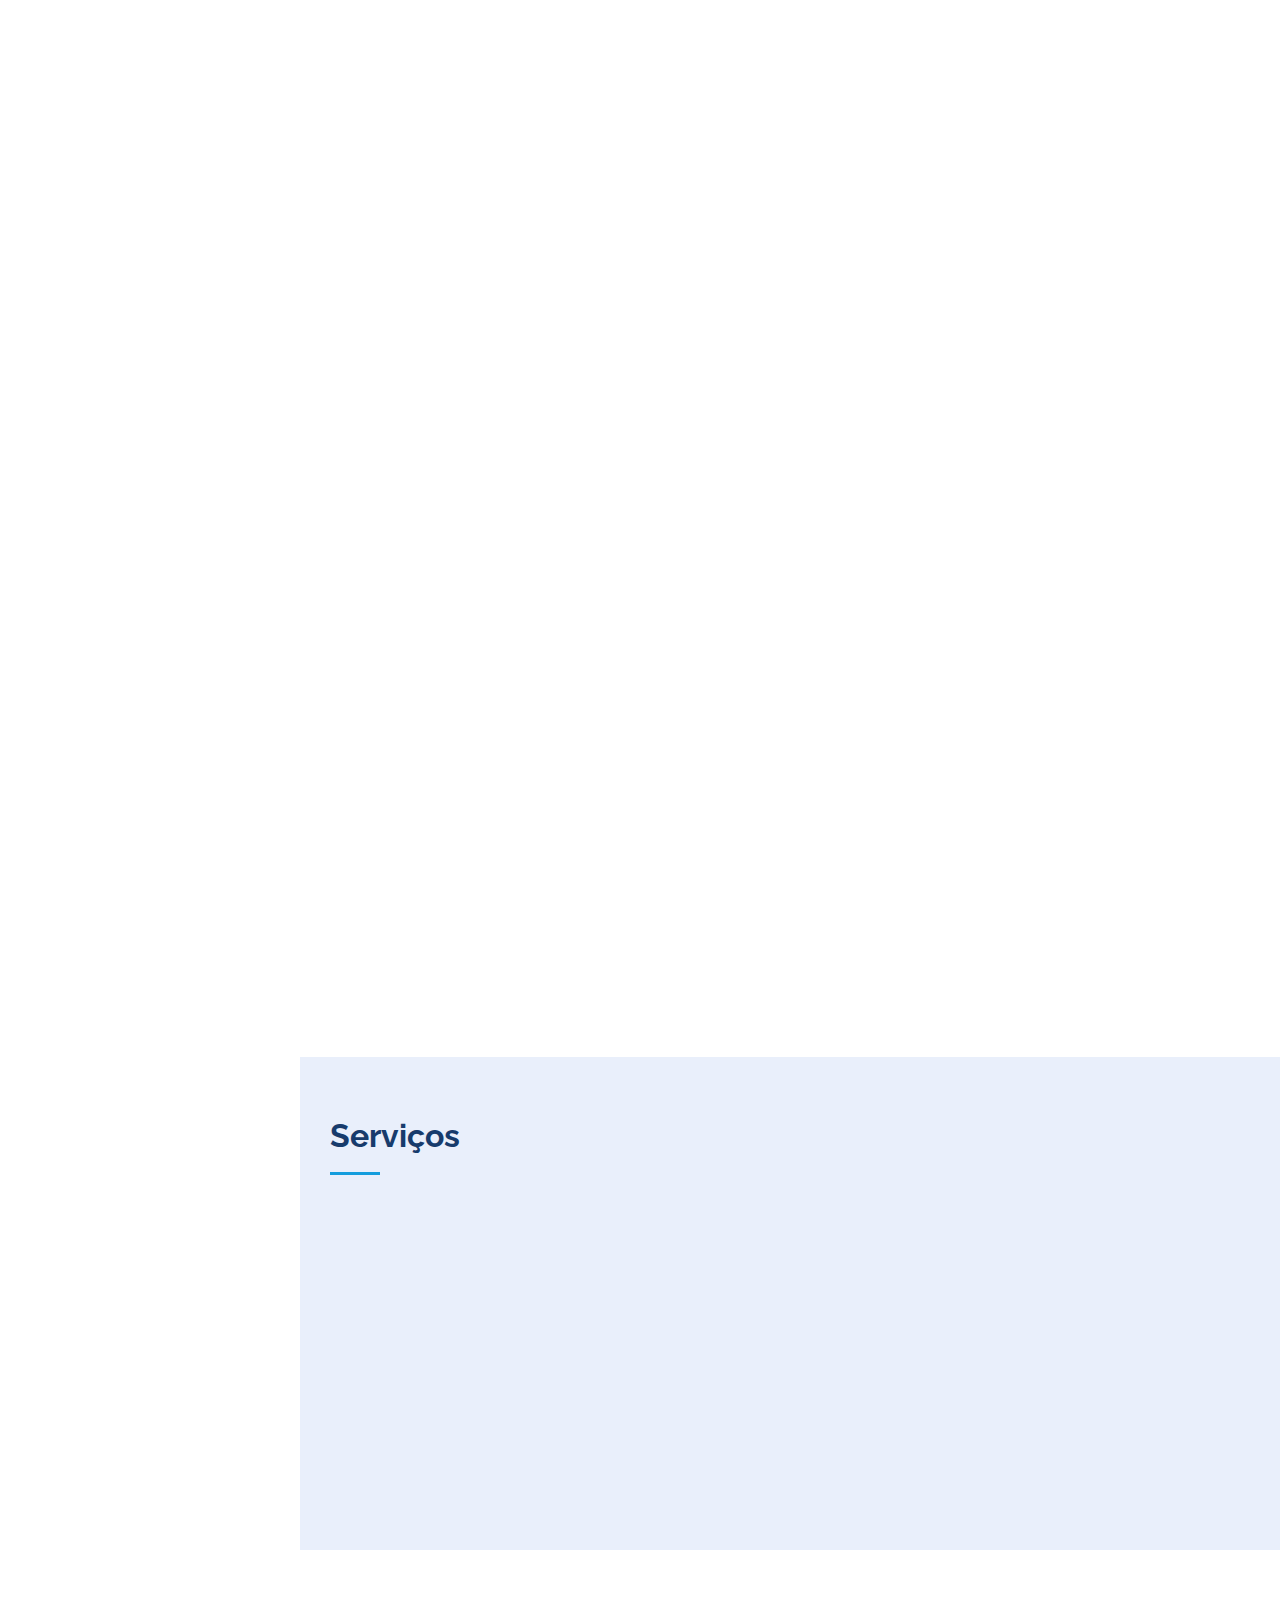
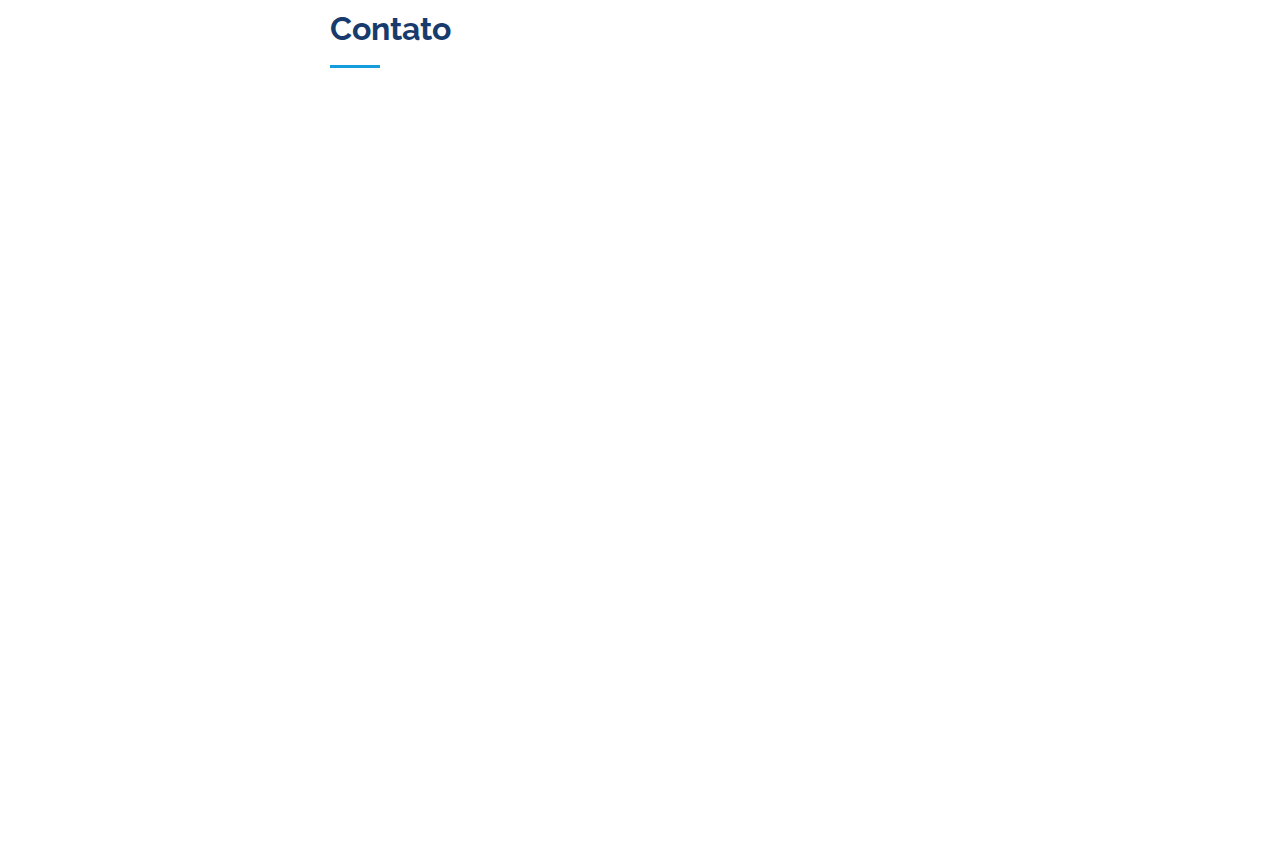
==== commit 45df9957: "certificados-V.2" ====
--- a/index.html
+++ b/index.html
@@ -132,7 +132,7 @@
 
         <div class="row">
           <div class="col-lg-6" data-aos="fade-up">
-            <h3 class="resume-title">Sumary</h3>
+            
                                     
             
           </div>
--- a/assets/css/style.css
+++ b/assets/css/style.css
@@ -841,6 +841,49 @@
 }
 
 /*--------------------------------------------------------------
+# Certificados (abrir e fechar imagens)
+--------------------------------------------------------------*/
+
+.modal {
+  display: none;
+  position: absolute;
+  z-index: 1;
+  padding-top: 100px;
+  left: 0;
+  top: 0;
+  width: 100%;
+  height: 100%;
+  overflow: auto;
+  background-color: rgb(0, 0, 0);
+  background-color: #149ddd6d;
+}
+
+.modal img {
+  margin: auto;
+  display: block;
+  width: 80%;
+  max-width: 800px;
+}
+
+.close {
+  position: absolute;
+  top: 45px;
+  right: 35px;
+  color: #f1f1f1;
+  font-size: 40px;
+  font-weight: bold;
+  transition: 0.3s;
+}
+
+.close:hover,
+.close:focus {
+  color: #bbb;
+  text-decoration: none;
+  cursor: pointer;
+}
+
+
+/*--------------------------------------------------------------
 # Contact
 --------------------------------------------------------------*/
 .contact {
